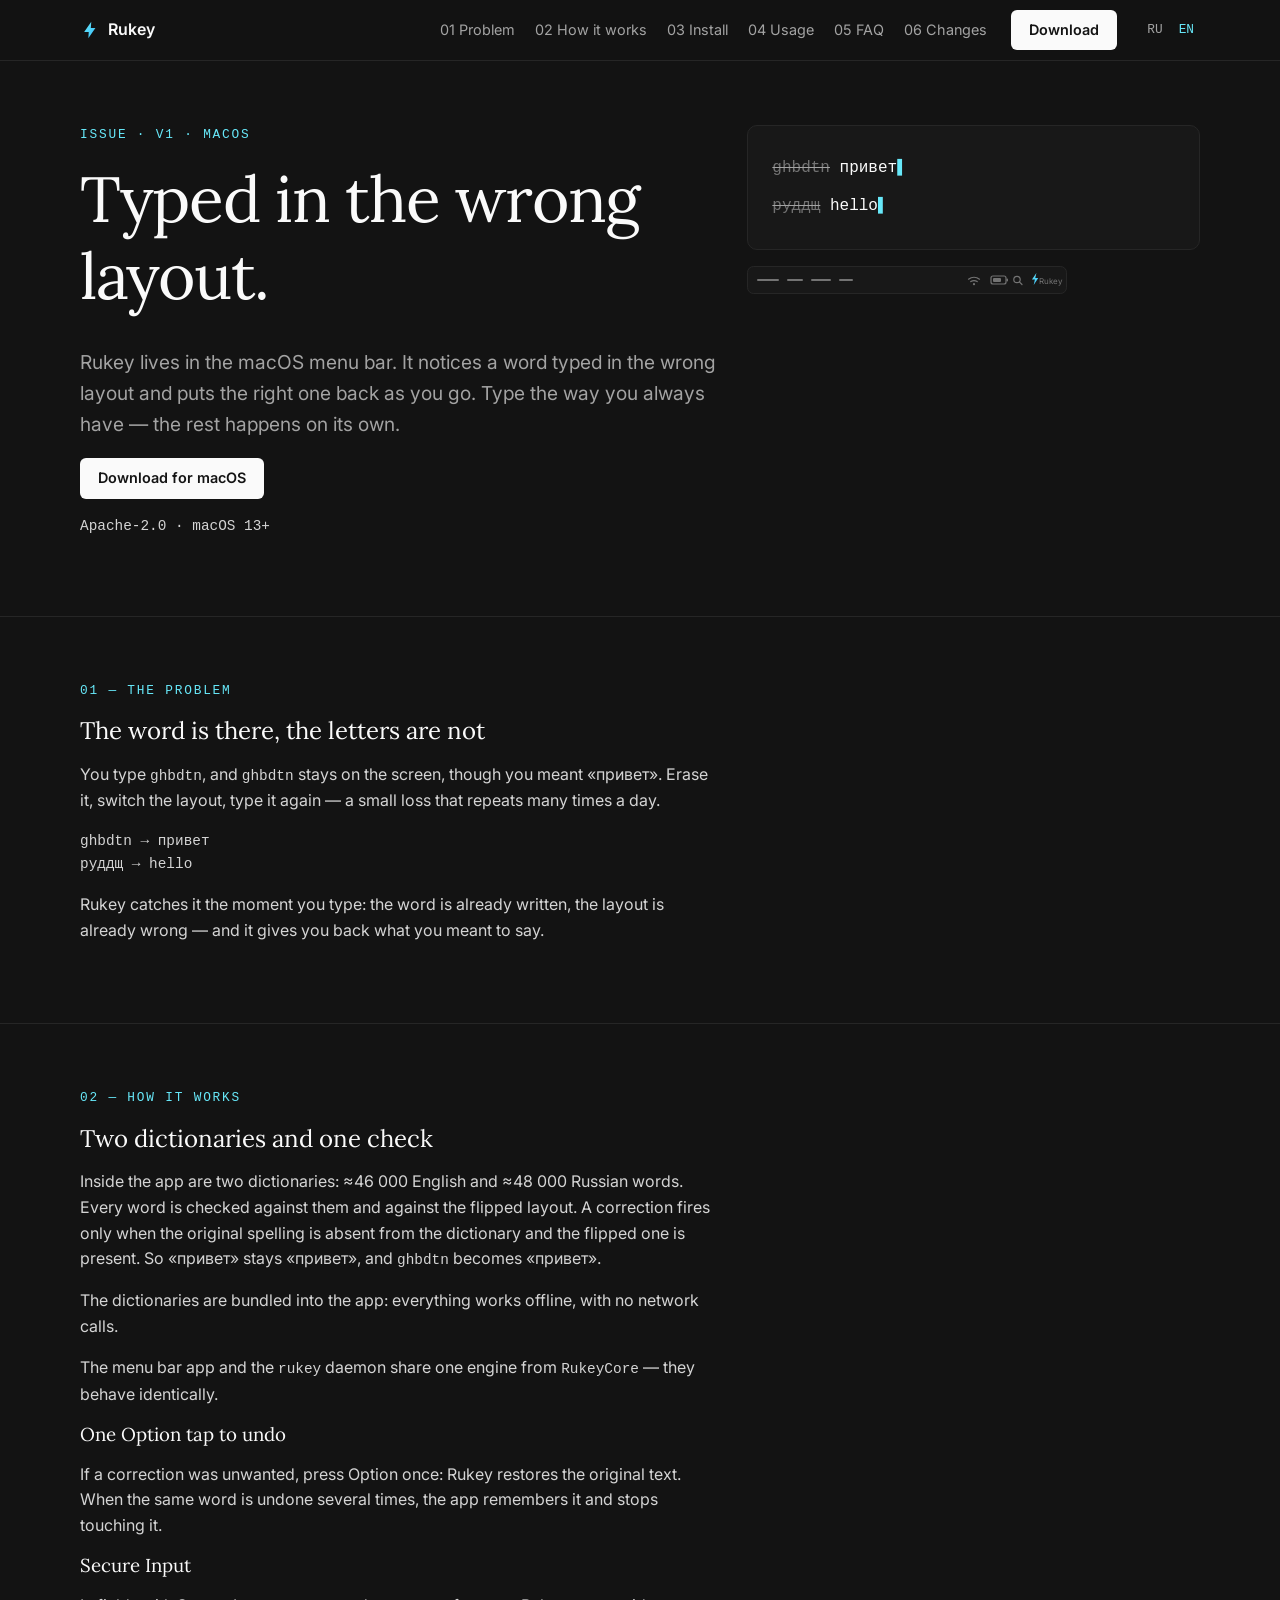
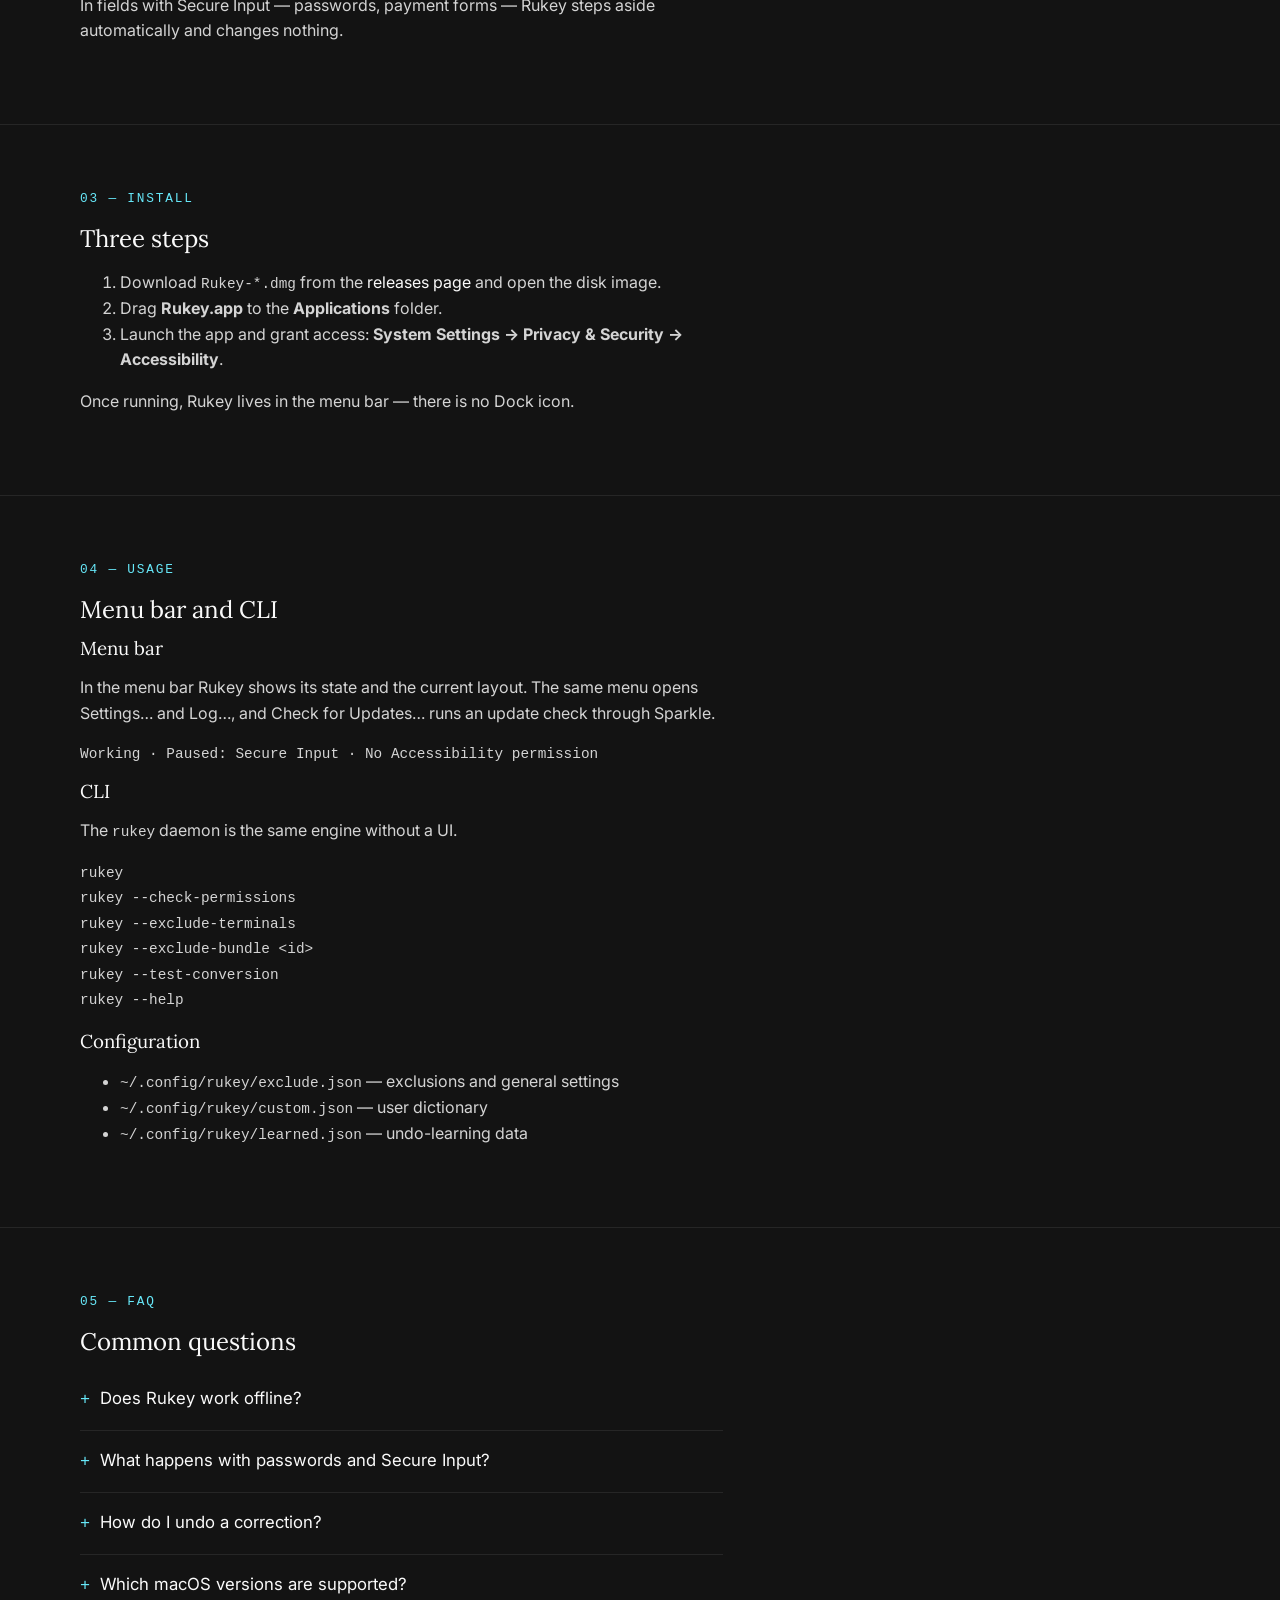
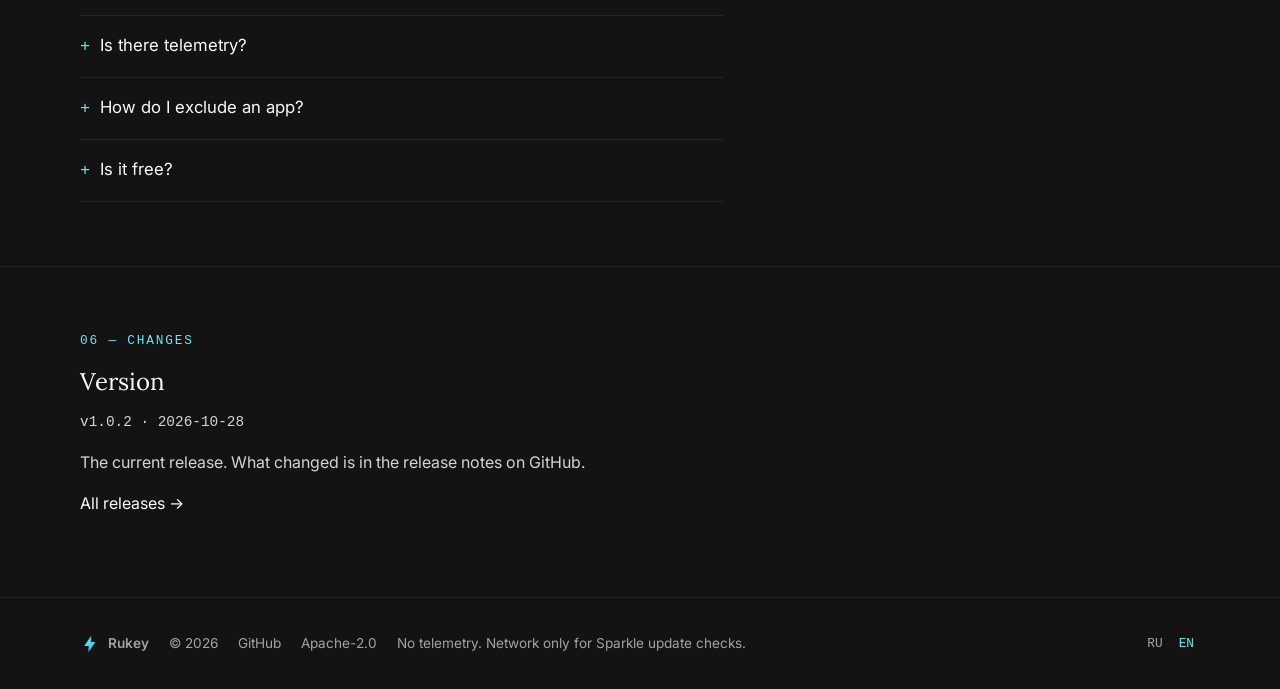
==== docs/en/index.html @ 738aa02a "site: EN page" ====
<!DOCTYPE html>
<html lang="en">
<head>
  <meta charset="utf-8">
  <meta name="viewport" content="width=device-width, initial-scale=1">
  <title>Rukey — Typed in the wrong layout?</title>
  <meta name="description" content="Rukey is a macOS app that fixes words typed in the wrong keyboard layout, EN ↔ RU, as you type. Offline dictionary, no telemetry.">
  <link rel="canonical" href="https://romafka28.github.io/rukey/en/">
  <link rel="icon" href="../favicon.svg" type="image/svg+xml">
  <link rel="alternate" hreflang="ru" href="https://romafka28.github.io/rukey/">
  <link rel="alternate" hreflang="en" href="https://romafka28.github.io/rukey/en/">

  <meta property="og:type" content="website">
  <meta property="og:site_name" content="Rukey">
  <meta property="og:locale" content="en_US">
  <meta property="og:title" content="Rukey — Typed in the wrong layout?">
  <meta property="og:description" content="Rukey is a macOS app that fixes words typed in the wrong keyboard layout, EN ↔ RU, as you type. Offline dictionary, no telemetry.">
  <meta property="og:url" content="https://romafka28.github.io/rukey/en/">
  <meta property="og:image" content="https://romafka28.github.io/rukey/og-image.png">
  <meta name="twitter:card" content="summary_large_image">
  <meta name="twitter:title" content="Rukey — Typed in the wrong layout?">
  <meta name="twitter:description" content="Rukey is a macOS app that fixes words typed in the wrong keyboard layout, EN ↔ RU, as you type. Offline dictionary, no telemetry.">
  <meta name="twitter:image" content="https://romafka28.github.io/rukey/og-image.png">

  <link rel="preconnect" href="https://fonts.googleapis.com">
  <link rel="preconnect" href="https://fonts.gstatic.com" crossorigin>
  <link rel="stylesheet" href="https://fonts.googleapis.com/css2?family=Inter:wght@400;600&amp;family=Lora:ital,wght@0,400;0,500;1,400;1,500&amp;display=swap">
  <link rel="stylesheet" href="../site.css">
</head>
<body>
  <header class="nav">
    <div class="container">
      <div class="nav-inner">
        <a class="nav-brand" href="index.html">
          <svg class="nav-mark" viewBox="0 0 24 24" aria-hidden="true">
            <defs>
              <linearGradient id="bolt-nav" x1="0" y1="0" x2="1" y2="1">
                <stop offset="0" stop-color="#67e8f9"/>
                <stop offset="1" stop-color="#38bdf8"/>
              </linearGradient>
            </defs>
            <path d="M13.5 2 5 14.5h5.5L10 22l8.5-12.5H13z" fill="url(#bolt-nav)"/>
          </svg>
          Rukey
        </a>
        <nav class="nav-links" aria-label="Sections">
          <a href="#problem">01 Problem</a>
          <a href="#how">02 How it works</a>
          <a href="#install">03 Install</a>
          <a href="#usage">04 Usage</a>
          <a href="#faq">05 FAQ</a>
          <a href="#changelog">06 Changes</a>
        </nav>
        <a class="btn" href="https://github.com/RomaFka28/rukey/releases/latest">Download</a>
        <nav class="nav-lang" aria-label="Site language">
          <a href="../index.html" lang="ru" hreflang="ru">RU</a>
          <a href="index.html" aria-current="true" lang="en" hreflang="en">EN</a>
        </nav>
      </div>
    </div>
  </header>

  <main>
    <section class="section" id="top">
      <div class="container">
        <div class="grid">
          <div class="col-7">
            <span class="kicker">Issue · V1 · macOS</span>
            <h1 class="display">Typed in the wrong layout.</h1>
            <p class="lede">Rukey lives in the macOS menu bar. It notices a word typed in the wrong layout and puts the right one back as you go. Type the way you always have — the rest happens on its own.</p>
            <p><a class="btn" href="https://github.com/RomaFka28/rukey/releases/latest">Download for macOS</a></p>
            <p class="mono">Apache-2.0 · macOS 13+</p>
          </div>
          <div class="col-5">
            <div class="demo" aria-hidden="true">
              <div class="demo-line"><span class="demo-word is-struck">ghbdtn</span> <span class="demo-result">привет</span><span class="demo-caret">▌</span></div>
              <div class="demo-line"><span class="demo-word is-struck">руддщ</span> <span class="demo-result">hello</span><span class="demo-caret">▌</span></div>
            </div>
            <p>
              <svg width="320" height="28" viewBox="0 0 320 28" aria-hidden="true">
                <defs>
                  <linearGradient id="bolt-bar" x1="0" y1="0" x2="1" y2="1">
                    <stop offset="0" stop-color="#67e8f9"/>
                    <stop offset="1" stop-color="#38bdf8"/>
                  </linearGradient>
                </defs>
                <rect x=".5" y=".5" width="319" height="27" rx="6" fill="#181818" stroke="#262626"/>
                <g fill="#737373">
                  <rect x="10" y="13" width="22" height="2" rx="1"/>
                  <rect x="40" y="13" width="16" height="2" rx="1"/>
                  <rect x="64" y="13" width="20" height="2" rx="1"/>
                  <rect x="92" y="13" width="14" height="2" rx="1"/>
                </g>
                <g fill="none" stroke="#737373" stroke-width="1.2" stroke-linecap="round">
                  <path d="M221.5 13.2a9 9 0 0 1 11 0"/>
                  <path d="M223.8 15.6a6 6 0 0 1 6.4 0"/>
                  <rect x="244" y="10" width="15" height="8" rx="2"/>
                  <circle cx="270" cy="13.5" r="3.2"/>
                  <path d="M272.4 15.9l2.6 2.6"/>
                </g>
                <rect x="259.5" y="12.5" width="1.5" height="3" rx=".75" fill="#737373"/>
                <rect x="246" y="12" width="8" height="4" rx="1" fill="#737373"/>
                <circle cx="227" cy="18.2" r="1.1" fill="#737373"/>
                <g transform="translate(280.4 5.3) scale(0.06)">
                  <path d="M150 28L76 136h49l-20 92 76-116h-50z" fill="url(#bolt-bar)"/>
                </g>
                <text x="292" y="17.5" font-family="Inter, -apple-system, sans-serif" font-size="8" fill="#737373">Rukey</text>
              </svg>
            </p>
          </div>
        </div>
      </div>
    </section>

    <section class="section" id="problem">
      <div class="container">
        <div class="grid">
          <div class="col-7">
            <span class="kicker">01 — The problem</span>
            <h2>The word is there, the letters are not</h2>
            <p>You type <code>ghbdtn</code>, and <code>ghbdtn</code> stays on the screen, though you meant «привет». Erase it, switch the layout, type it again — a small loss that repeats many times a day.</p>
            <p class="mono">ghbdtn → привет<br>руддщ → hello</p>
            <p>Rukey catches it the moment you type: the word is already written, the layout is already wrong — and it gives you back what you meant to say.</p>
          </div>
        </div>
      </div>
    </section>

    <section class="section" id="how">
      <div class="container">
        <div class="grid">
          <div class="col-7">
            <span class="kicker">02 — How it works</span>
            <h2>Two dictionaries and one check</h2>
            <p>Inside the app are two dictionaries: ≈46 000 English and ≈48 000 Russian words. Every word is checked against them and against the flipped layout. A correction fires only when the original spelling is absent from the dictionary and the flipped one is present. So «привет» stays «привет», and <code>ghbdtn</code> becomes «привет».</p>
            <p>The dictionaries are bundled into the app: everything works offline, with no network calls.</p>
            <p>The menu bar app and the <code>rukey</code> daemon share one engine from <code>RukeyCore</code> — they behave identically.</p>
            <h3>One Option tap to undo</h3>
            <p>If a correction was unwanted, press Option once: Rukey restores the original text. When the same word is undone several times, the app remembers it and stops touching it.</p>
            <h3>Secure Input</h3>
            <p>In fields with Secure Input — passwords, payment forms — Rukey steps aside automatically and changes nothing.</p>
          </div>
        </div>
      </div>
    </section>

    <section class="section" id="install">
      <div class="container">
        <div class="grid">
          <div class="col-7">
            <span class="kicker">03 — Install</span>
            <h2>Three steps</h2>
            <ol>
              <li>Download <code>Rukey-*.dmg</code> from the <a href="https://github.com/RomaFka28/rukey/releases/latest">releases page</a> and open the disk image.</li>
              <li>Drag <strong>Rukey.app</strong> to the <strong>Applications</strong> folder.</li>
              <li>Launch the app and grant access: <strong>System Settings → Privacy &amp; Security → Accessibility</strong>.</li>
            </ol>
            <p>Once running, Rukey lives in the menu bar — there is no Dock icon.</p>
          </div>
        </div>
      </div>
    </section>

    <section class="section" id="usage">
      <div class="container">
        <div class="grid">
          <div class="col-7">
            <span class="kicker">04 — Usage</span>
            <h2>Menu bar and CLI</h2>
            <h3>Menu bar</h3>
            <p>In the menu bar Rukey shows its state and the current layout. The same menu opens Settings… and Log…, and Check for Updates… runs an update check through Sparkle.</p>
            <p class="mono">Working · Paused: Secure Input · No Accessibility permission</p>
            <h3>CLI</h3>
            <p>The <code>rukey</code> daemon is the same engine without a UI.</p>
            <pre><code>rukey
rukey --check-permissions
rukey --exclude-terminals
rukey --exclude-bundle &lt;id&gt;
rukey --test-conversion
rukey --help</code></pre>
            <h3>Configuration</h3>
            <ul>
              <li><code>~/.config/rukey/exclude.json</code> — exclusions and general settings</li>
              <li><code>~/.config/rukey/custom.json</code> — user dictionary</li>
              <li><code>~/.config/rukey/learned.json</code> — undo-learning data</li>
            </ul>
          </div>
        </div>
      </div>
    </section>

    <section class="section" id="faq">
      <div class="container">
        <div class="grid">
          <div class="col-7 faq">
            <span class="kicker">05 — FAQ</span>
            <h2>Common questions</h2>
            <details>
              <summary>Does Rukey work offline?</summary>
              <p>Yes. Both dictionaries are bundled into the app, and all processing happens on your Mac. The internet is needed only for update checks.</p>
            </details>
            <details>
              <summary>What happens with passwords and Secure Input?</summary>
              <p>In fields with secure input Rukey steps aside automatically: macOS signals Secure Input, and the app does not interfere with typing.</p>
            </details>
            <details>
              <summary>How do I undo a correction?</summary>
              <p>Press Option once — Rukey restores the original text. If you undo the same word several times, the app remembers it and stops correcting it.</p>
            </details>
            <details>
              <summary>Which macOS versions are supported?</summary>
              <p>macOS 13 (Ventura) and newer.</p>
            </details>
            <details>
              <summary>Is there telemetry?</summary>
              <p>No. Rukey collects no analytics and sends no data — the network is used only to check for and download updates via Sparkle.</p>
            </details>
            <details>
              <summary>How do I exclude an app?</summary>
              <p>Add its bundle ID to <code>~/.config/rukey/exclude.json</code> — for example, <code>{"excludeBundleIDs": ["com.apple.Terminal"]}</code>. Terminals can be excluded in one go with <code>--exclude-terminals</code>, a single app with <code>--exclude-bundle &lt;id&gt;</code>. More in the <a href="https://github.com/RomaFka28/rukey#configuration">README</a>.</p>
            </details>
            <details>
              <summary>Is it free?</summary>
              <p>Yes. Rukey is distributed under Apache-2.0, with the source open <a href="https://github.com/RomaFka28/rukey">on GitHub</a>.</p>
            </details>
          </div>
        </div>
      </div>
    </section>

    <section class="section" id="changelog">
      <div class="container">
        <div class="grid">
          <div class="col-7">
            <span class="kicker">06 — Changes</span>
            <h2>Version</h2>
            <p class="mono">v1.0.2 · 2026-10-28</p>
            <p>The current release. What changed is in the release notes on GitHub.</p>
            <p><a href="https://github.com/RomaFka28/rukey/releases">All releases →</a></p>
          </div>
        </div>
      </div>
    </section>
  </main>

  <footer class="footer">
    <div class="container">
      <div class="footer-inner">
        <a class="nav-brand" href="index.html">
          <svg class="nav-mark" viewBox="0 0 24 24" aria-hidden="true">
            <defs>
              <linearGradient id="bolt-footer" x1="0" y1="0" x2="1" y2="1">
                <stop offset="0" stop-color="#67e8f9"/>
                <stop offset="1" stop-color="#38bdf8"/>
              </linearGradient>
            </defs>
            <path d="M13.5 2 5 14.5h5.5L10 22l8.5-12.5H13z" fill="url(#bolt-footer)"/>
          </svg>
          Rukey
        </a>
        <span>© 2026</span>
        <a href="https://github.com/RomaFka28/rukey">GitHub</a>
        <a href="https://github.com/RomaFka28/rukey/blob/main/LICENSE">Apache-2.0</a>
        <span>No telemetry. Network only for Sparkle update checks.</span>
        <div class="nav-lang">
          <a href="../index.html" lang="ru" hreflang="ru">RU</a>
          <a href="index.html" aria-current="true" lang="en" hreflang="en">EN</a>
        </div>
      </div>
    </div>
  </footer>
</body>
</html>
---- docs/site.css ----
/* Rukey site — design system + component hooks.
   Palette, type and grid pinned by docs/superpowers/specs/2026-11-04-rukey-site-design.md.
   Layout and components only; task 2–4 pages add no page-specific CSS. */

:root {
  --bg: #131313;
  --panel: #181818;
  --border: #262626;
  --text: #fafafa;
  --body: #d4d4d4;
  --muted: #a3a3a3;
  --faint: #737373;
  --accent: #67e8f9;
  --gradient: linear-gradient(135deg, #67e8f9, #38bdf8); /* only inside the logo bolt — never for text or backgrounds */
  --font-serif: "Lora", Georgia, serif;
  --font-sans: "Inter", -apple-system, "Segoe UI", sans-serif;
  --font-mono: ui-monospace, Menlo, monospace;
}

html {
  scroll-behavior: smooth;
  -webkit-text-size-adjust: 100%;
}

body {
  margin: 0;
  background: var(--bg);
  color: var(--body);
  font-family: var(--font-sans);
  font-size: 16px;
  line-height: 1.6;
  -webkit-font-smoothing: antialiased;
}

h1, h2, h3 {
  color: var(--text);
  font-family: var(--font-serif);
  font-weight: 400;
  line-height: 1.2;
  margin: 0 0 .5em;
}

.display {
  font-family: var(--font-serif);
  font-weight: 400;
  font-size: clamp(2.4rem, 6vw, 4rem);
  letter-spacing: -0.02em;
}

a {
  color: var(--text);
  text-decoration: none;
}

a:hover {
  text-decoration: underline;
  text-underline-offset: 3px;
}

code, .mono {
  font-family: var(--font-mono);
  font-size: .9em;
}

:focus-visible {
  outline: 2px solid var(--accent);
  outline-offset: 2px;
}

/* Layout ----------------------------------------------------------------- */

.container {
  max-width: 1120px;
  margin: 0 auto;
  padding: 0 24px;
}

.grid {
  display: grid;
  grid-template-columns: repeat(12, 1fr);
  gap: 24px;
}

.col-7 { grid-column: span 7; }
.col-5 { grid-column: span 5; }

.section {
  padding: 64px 0;
  border-bottom: 1px solid var(--border);
}

.section:last-of-type,
.section.no-border {
  border-bottom: 0;
}

.kicker {
  display: block;
  color: var(--accent);
  font-family: var(--font-mono);
  font-size: .8rem;
  text-transform: uppercase;
  letter-spacing: .14em;
  margin-bottom: 16px;
}

.lede {
  font-size: 1.2rem;
  color: var(--muted);
  max-width: 44rem;
}

/* Nav -------------------------------------------------------------------- */

.nav {
  position: sticky;
  top: 0;
  z-index: 10;
  background: rgba(19, 19, 19, .92);
  border-bottom: 1px solid var(--border);
  backdrop-filter: blur(8px);
}

.nav-inner {
  display: flex;
  align-items: center;
  gap: 24px;
  min-height: 60px;
}

.nav-brand {
  display: flex;
  align-items: center;
  gap: 8px;
  color: var(--text);
  font-weight: 600;
}

.nav-mark {
  width: 20px;
  height: 20px;
  flex: none;
}

.nav-links {
  display: flex;
  gap: 20px;
  margin-left: auto;
  color: var(--muted);
  font-size: .9rem;
}

.nav-links a {
  color: var(--muted);
}

.nav-links a:hover {
  color: var(--text);
  text-decoration: none;
}

.nav-lang {
  display: flex;
  gap: 4px;
  font-family: var(--font-mono);
  font-size: .8rem;
}

.nav-lang a {
  color: var(--muted);
  padding: 4px 6px;
}

.nav-lang a:hover {
  color: var(--text);
  text-decoration: none;
}

.nav-lang a[aria-current="true"],
.nav-lang .is-active {
  color: var(--accent);
}

/* Buttons ---------------------------------------------------------------- */

.btn {
  display: inline-block;
  padding: 10px 18px;
  border-radius: 6px;
  background: var(--text);
  color: var(--bg);
  font-family: var(--font-sans);
  font-size: .9rem;
  font-weight: 600;
  line-height: 1.4;
  transition: opacity 150ms ease;
}

.btn:hover {
  opacity: .85;
  text-decoration: none;
}

.btn-ghost {
  display: inline-block;
  padding: 9px 17px;
  border: 1px solid var(--border);
  border-radius: 6px;
  color: var(--text);
  font-family: var(--font-sans);
  font-size: .9rem;
  font-weight: 600;
  line-height: 1.4;
  transition: border-color 150ms ease;
}

.btn-ghost:hover {
  border-color: var(--muted);
  text-decoration: none;
}

/* Demo block (task 4) ---------------------------------------------------- */

.demo {
  background: var(--panel);
  border: 1px solid var(--border);
  border-radius: 10px;
  padding: 24px;
  font-family: var(--font-mono);
  font-size: 1rem;
}

.demo-line {
  display: block;
  padding: 6px 0;
  white-space: pre;
  overflow: hidden;
}

.demo-word {
  color: var(--muted);
}

.demo-word.is-struck {
  color: var(--faint);
  text-decoration: line-through;
  text-decoration-color: var(--muted);
}

.demo-word.is-fixed,
.demo-result {
  color: var(--text);
}

.demo-caret {
  display: inline-block;
  width: 1ch;
  color: var(--accent);
  animation: caret 1s steps(1) infinite;
}

@keyframes caret {
  50% { opacity: 0; }
}

/* FAQ -------------------------------------------------------------------- */

.faq details {
  border-bottom: 1px solid var(--border);
}

.faq summary {
  cursor: pointer;
  list-style: none;
  padding: 16px 0;
  color: var(--text);
  font-size: 1.05rem;
}

.faq summary::-webkit-details-marker {
  display: none;
}

.faq summary::before {
  content: "+";
  display: inline-block;
  width: 1.2em;
  color: var(--accent);
  font-family: var(--font-mono);
}

.faq details[open] summary::before {
  content: "–";
}

.faq details p {
  margin: 0 0 16px;
  padding-left: 1.2em;
  color: var(--muted);
}

/* Footer ----------------------------------------------------------------- */

.footer {
  border-top: 1px solid var(--border);
  padding: 32px 0 48px;
  color: var(--muted);
  font-size: .85rem;
}

.footer-inner {
  display: flex;
  flex-wrap: wrap;
  align-items: center;
  gap: 20px;
}

.footer a {
  color: var(--muted);
}

.footer a:hover {
  color: var(--text);
}

.footer .nav-lang {
  margin-left: auto;
}

/* Reduced motion --------------------------------------------------------- */

@media (prefers-reduced-motion: reduce) {
  html {
    scroll-behavior: auto;
  }

  .demo-caret,
  .btn,
  .btn-ghost,
  .btn-ghost:hover {
    animation: none;
    transition: none;
  }

  /* Task 4 demo: with reduced motion, show the final state statically —
     no typing loop. site.js must also check this media query. */
  .demo-word.is-struck {
    display: none;
  }

  .demo-word {
    animation: none !important;
  }
}

/* Breakpoints ------------------------------------------------------------ */

@media (max-width: 860px) {
  .col-7,
  .col-5 {
    grid-column: 1 / -1;
  }

  .grid {
    grid-template-columns: 1fr;
    gap: 32px;
  }

  .section {
    padding: 48px 0;
  }

  /* Keep primary nav reachable on phones: scrollable one-liner, no scrollbar. */
  .nav-links {
    display: flex;
    overflow-x: auto;
    gap: 14px;
    scrollbar-width: none;
    max-width: 100%;
  }

  .nav-links::-webkit-scrollbar {
    display: none;
  }
}

@media (max-width: 560px) {
  .section {
    padding: 40px 0;
  }

  .footer-inner {
    flex-direction: column;
    align-items: flex-start;
  }

  .footer .nav-lang {
    margin-left: 0;
  }
}
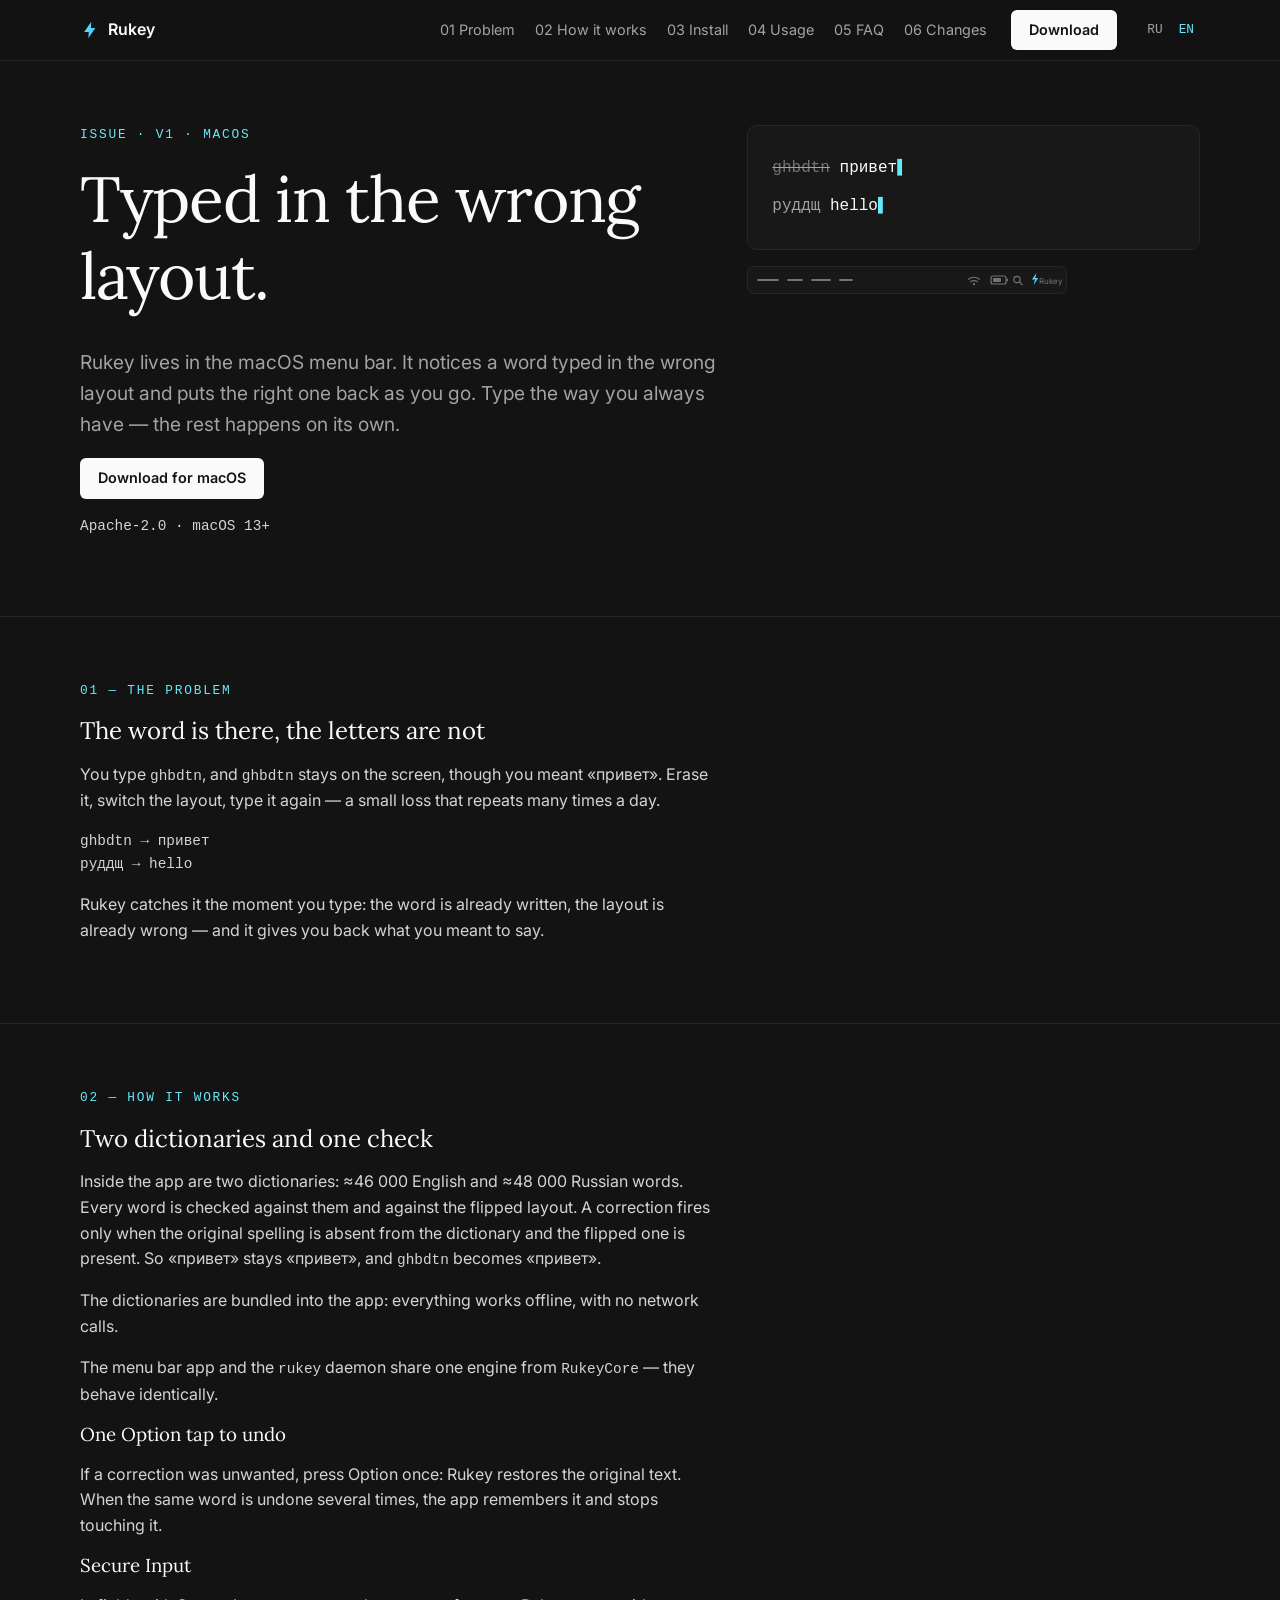
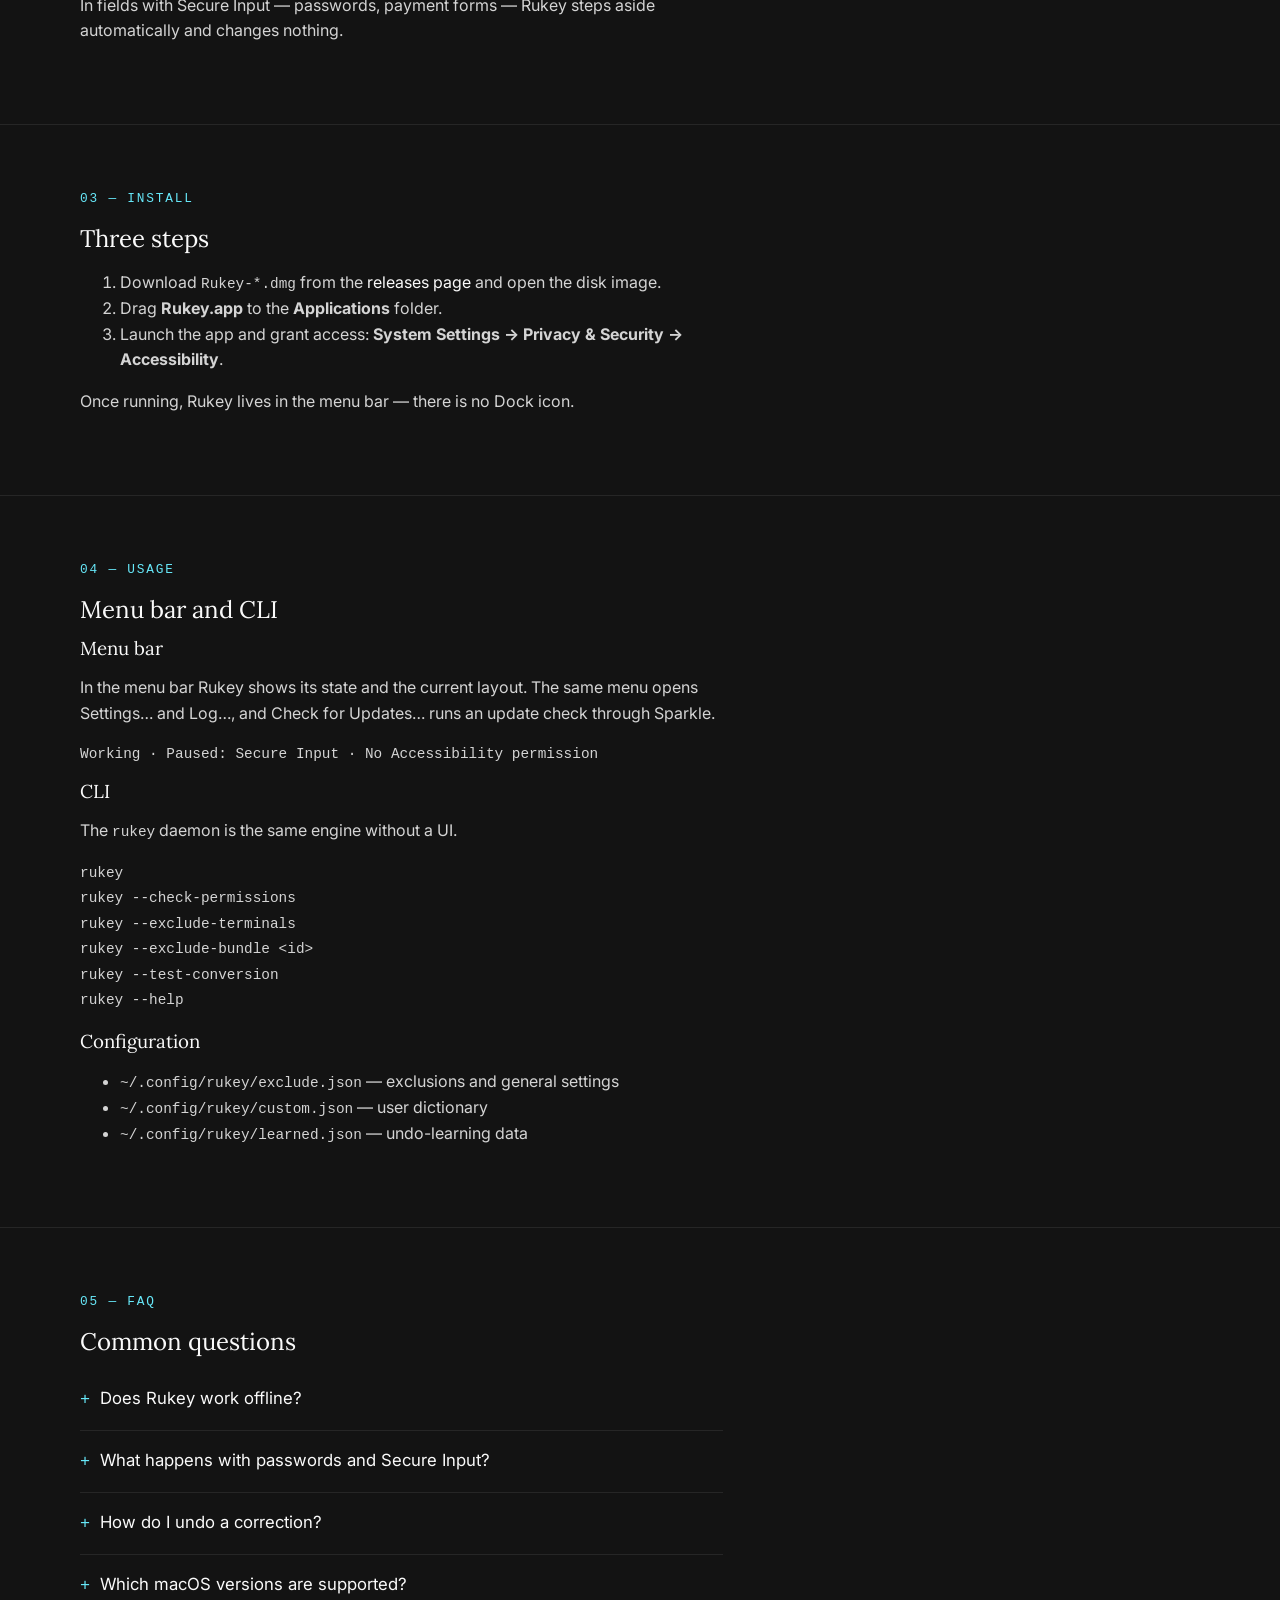
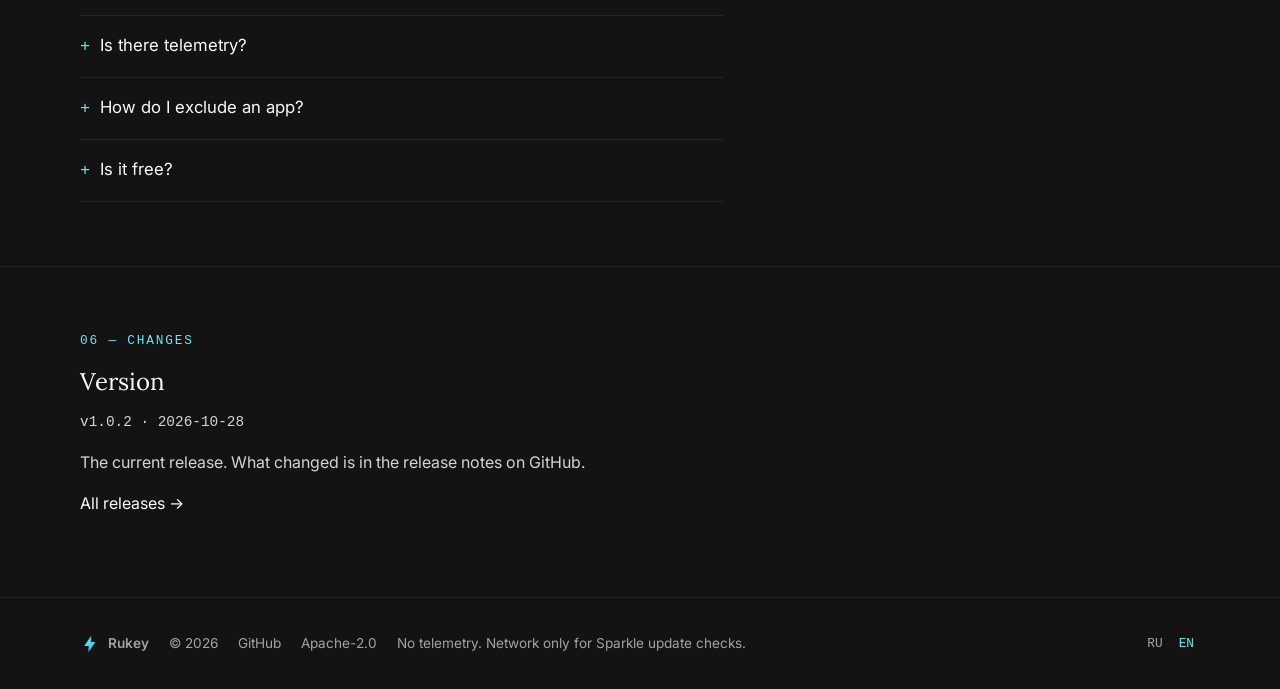
==== commit 6847bb1a: "site: hero demo — progressive enhancement, reduced-motion safe" ====
--- a/docs/en/index.html
+++ b/docs/en/index.html
@@ -269,5 +269,6 @@
       </div>
     </div>
   </footer>
+<script src="../site.js" defer></script>
 </body>
 </html>
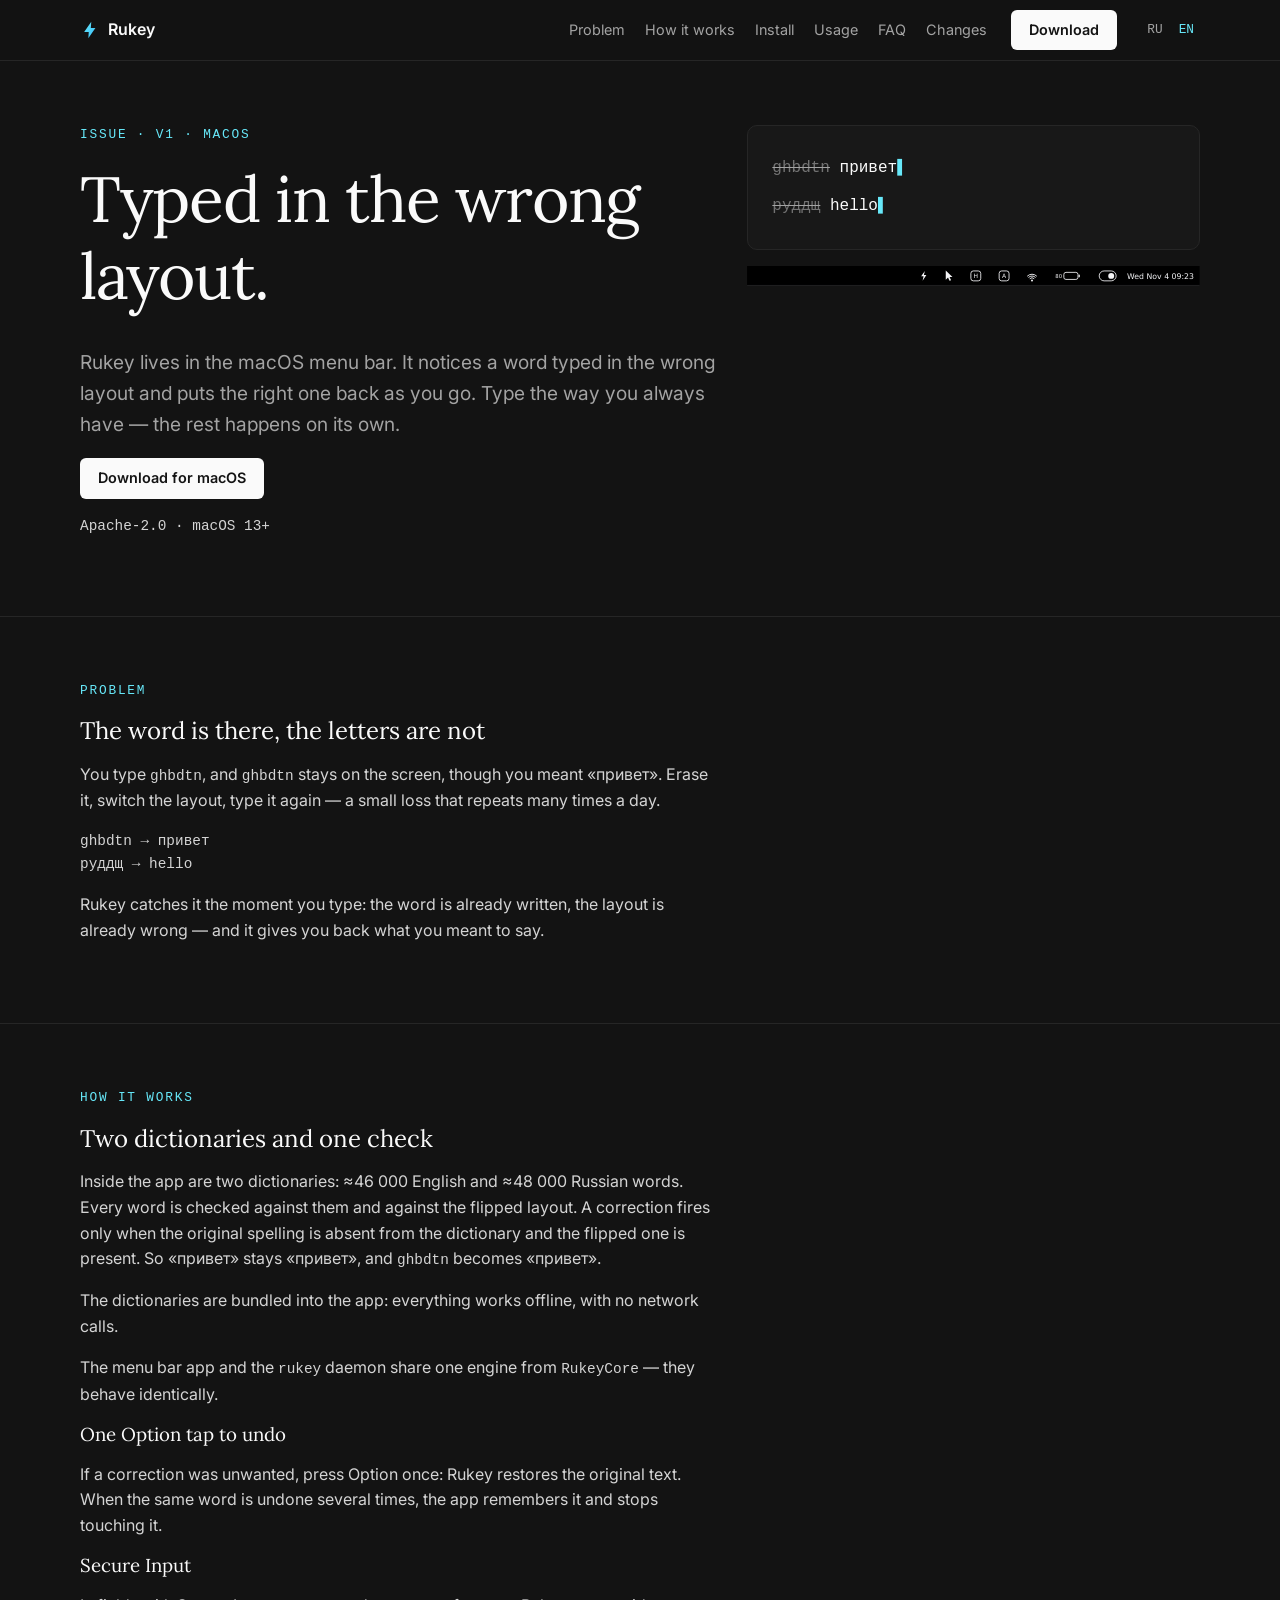
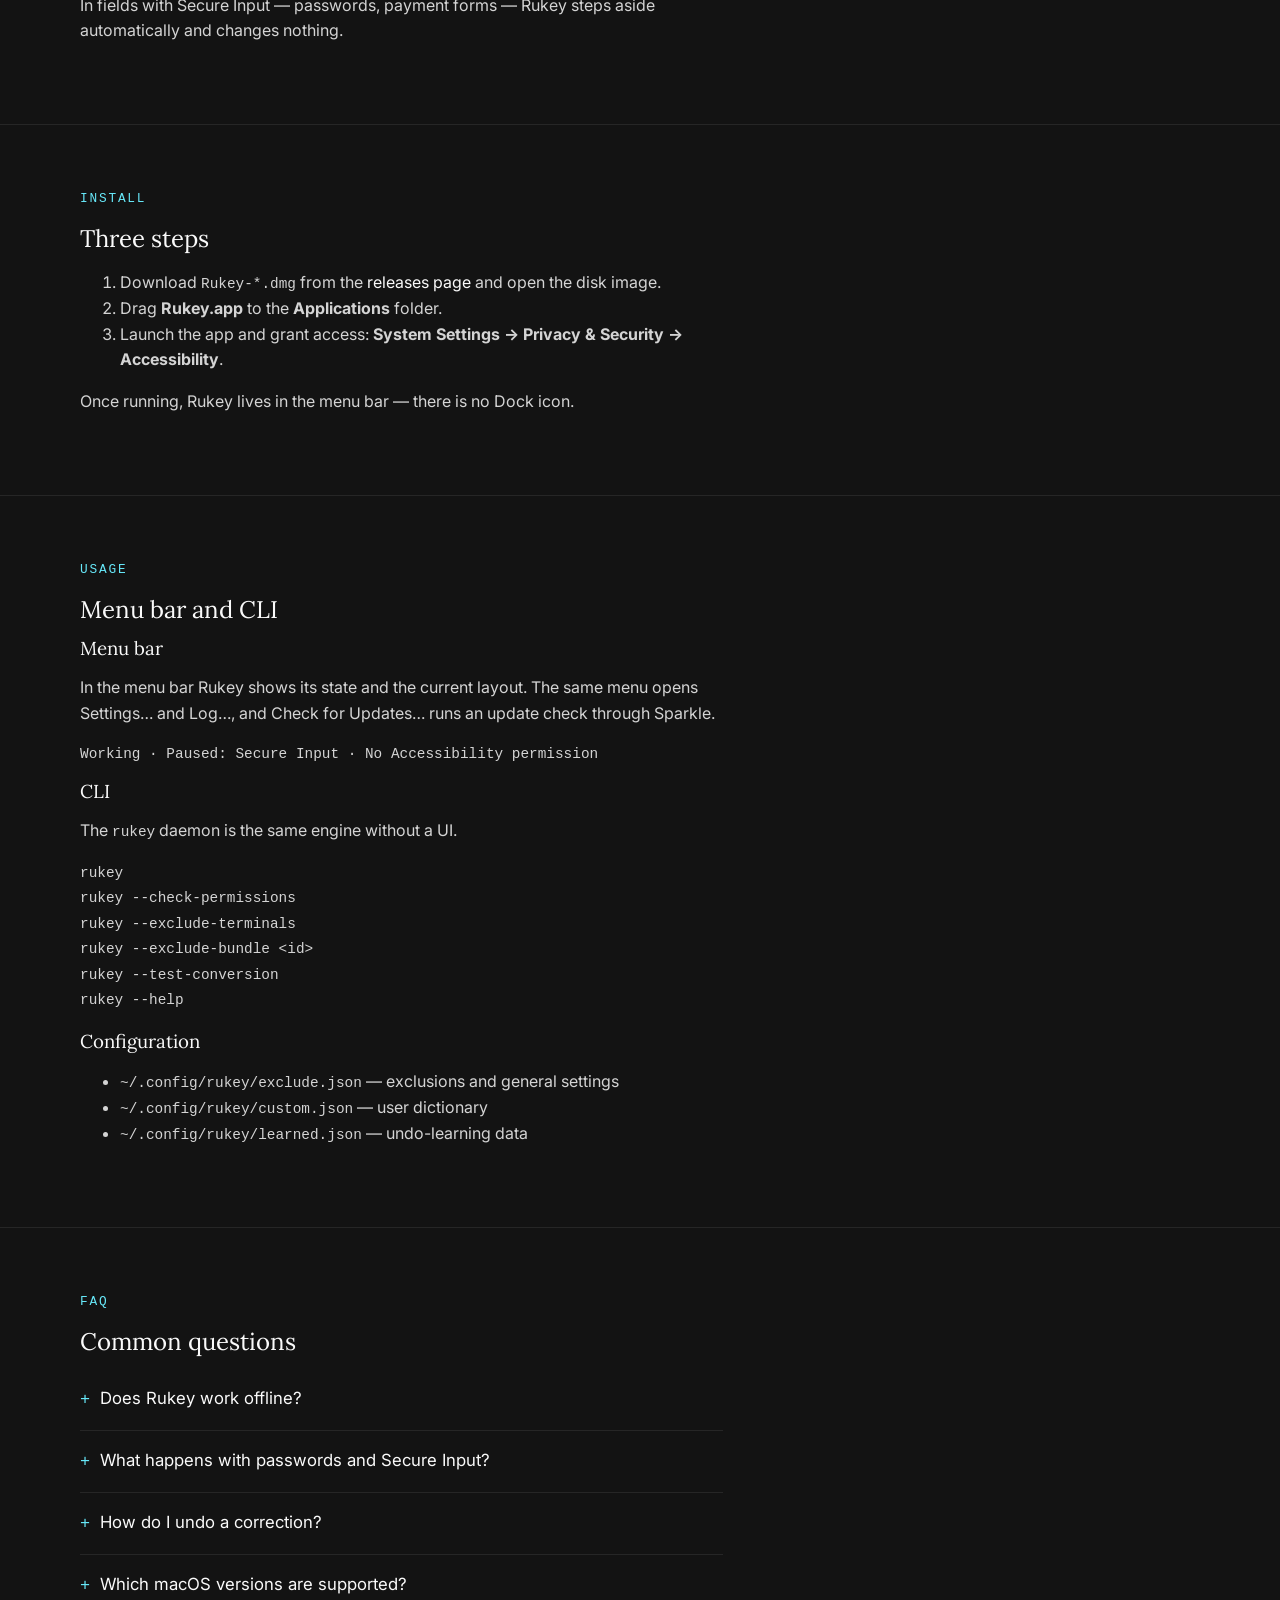
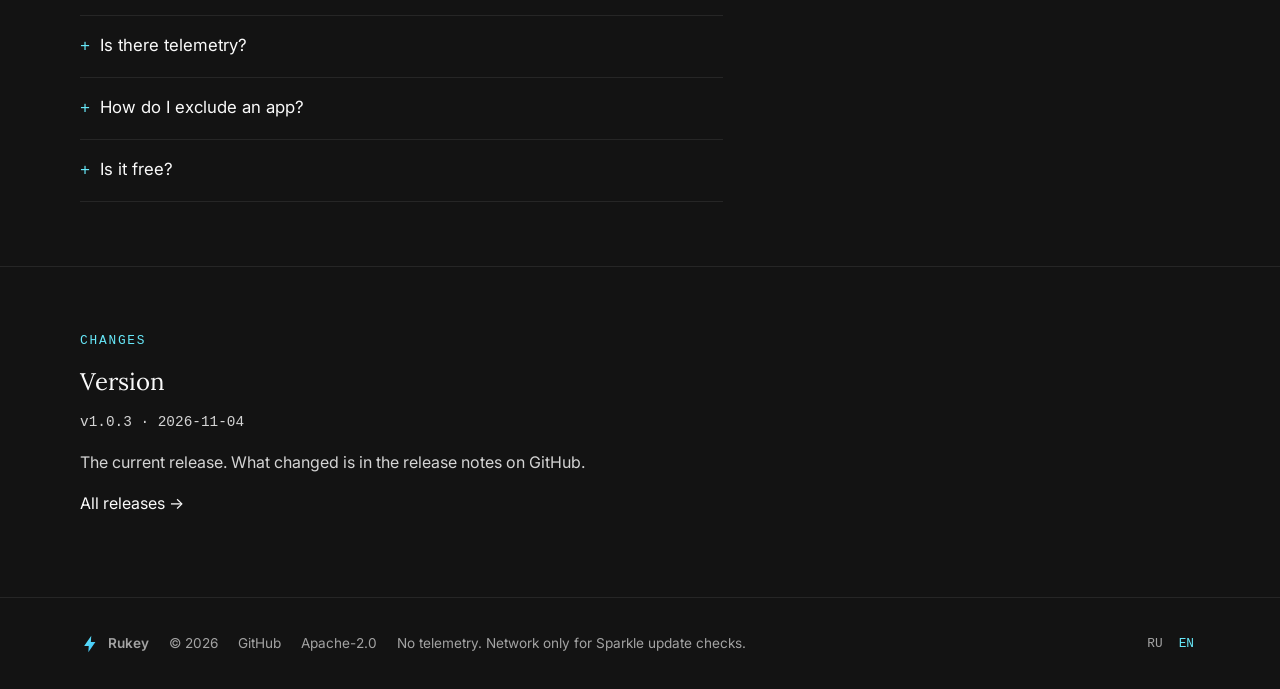
==== commit fee85a06: "site: changelog version from GitHub Releases API (static fallback); menu-bar artwork, v1.0.3; gitign" ====
--- a/docs/en/index.html
+++ b/docs/en/index.html
@@ -44,12 +44,12 @@
           Rukey
         </a>
         <nav class="nav-links" aria-label="Sections">
-          <a href="#problem">01 Problem</a>
-          <a href="#how">02 How it works</a>
-          <a href="#install">03 Install</a>
-          <a href="#usage">04 Usage</a>
-          <a href="#faq">05 FAQ</a>
-          <a href="#changelog">06 Changes</a>
+          <a href="#problem">Problem</a>
+          <a href="#how">How it works</a>
+          <a href="#install">Install</a>
+          <a href="#usage">Usage</a>
+          <a href="#faq">FAQ</a>
+          <a href="#changelog">Changes</a>
         </nav>
         <a class="btn" href="https://github.com/RomaFka28/rukey/releases/latest">Download</a>
         <nav class="nav-lang" aria-label="Site language">
@@ -77,34 +77,27 @@
               <div class="demo-line"><span class="demo-word is-struck">руддщ</span> <span class="demo-result">hello</span><span class="demo-caret">▌</span></div>
             </div>
             <p>
-              <svg width="320" height="28" viewBox="0 0 320 28" aria-hidden="true">
-                <defs>
-                  <linearGradient id="bolt-bar" x1="0" y1="0" x2="1" y2="1">
-                    <stop offset="0" stop-color="#67e8f9"/>
-                    <stop offset="1" stop-color="#38bdf8"/>
-                  </linearGradient>
-                </defs>
-                <rect x=".5" y=".5" width="319" height="27" rx="6" fill="#181818" stroke="#262626"/>
-                <g fill="#737373">
-                  <rect x="10" y="13" width="22" height="2" rx="1"/>
-                  <rect x="40" y="13" width="16" height="2" rx="1"/>
-                  <rect x="64" y="13" width="20" height="2" rx="1"/>
-                  <rect x="92" y="13" width="14" height="2" rx="1"/>
+              <svg viewBox="0 0 640 28" width="100%" display="block" aria-hidden="true">
+                <rect width="640" height="28" fill="#000"/>
+                <path transform="translate(240.88 5.04) scale(.07)" d="M150 28L76 136h49l-20 92 76-116h-50z" fill="#f5f5f7"/>
+                <path transform="translate(281 6.5)" d="M0 0v13l3.2-3.1 2.1 4.6 2.2-1-2.1-4.4h4.1z" fill="#f5f5f7"/>
+                <rect x="316.5" y="7" width="14" height="14" rx="3.5" fill="none" stroke="#f5f5f7" stroke-width="1.2"/>
+                <text x="323.5" y="17.2" text-anchor="middle" font-family="-apple-system, system-ui, sans-serif" font-size="8.5" fill="#f5f5f7">H</text>
+                <rect x="356.5" y="7" width="14" height="14" rx="3.5" fill="none" stroke="#f5f5f7" stroke-width="1.2"/>
+                <text x="363.5" y="17.2" text-anchor="middle" font-family="-apple-system, system-ui, sans-serif" font-size="8.5" fill="#f5f5f7">A</text>
+                <g fill="none" stroke="#f5f5f7" stroke-width="1.3" stroke-linecap="round">
+                  <path d="M400.2 17.7a4 4 0 0 1 5.6 0"/>
+                  <path d="M398.4 15.9a6.5 6.5 0 0 1 9.2 0"/>
+                  <path d="M396.6 14.1a9 9 0 0 1 12.8 0"/>
                 </g>
-                <g fill="none" stroke="#737373" stroke-width="1.2" stroke-linecap="round">
-                  <path d="M221.5 13.2a9 9 0 0 1 11 0"/>
-                  <path d="M223.8 15.6a6 6 0 0 1 6.4 0"/>
-                  <rect x="244" y="10" width="15" height="8" rx="2"/>
-                  <circle cx="270" cy="13.5" r="3.2"/>
-                  <path d="M272.4 15.9l2.6 2.6"/>
-                </g>
-                <rect x="259.5" y="12.5" width="1.5" height="3" rx=".75" fill="#737373"/>
-                <rect x="246" y="12" width="8" height="4" rx="1" fill="#737373"/>
-                <circle cx="227" cy="18.2" r="1.1" fill="#737373"/>
-                <g transform="translate(280.4 5.3) scale(0.06)">
-                  <path d="M150 28L76 136h49l-20 92 76-116h-50z" fill="url(#bolt-bar)"/>
-                </g>
-                <text x="292" y="17.5" font-family="Inter, -apple-system, sans-serif" font-size="8" fill="#737373">Rukey</text>
+                <circle cx="403" cy="20.5" r="1.4" fill="#f5f5f7"/>
+                <text x="436" y="17.4" font-family="-apple-system, system-ui, sans-serif" font-size="7.5" fill="#f5f5f7">80</text>
+                <rect x="448" y="9" width="20" height="10" rx="3" fill="none" stroke="#f5f5f7" stroke-width="1.2"/>
+                <rect x="468.8" y="12" width="1.8" height="4" rx=".9" fill="#f5f5f7"/>
+                <rect x="498" y="7" width="24" height="14" rx="7" fill="none" stroke="#f5f5f7" stroke-width="1.2"/>
+                <circle cx="515" cy="14" r="4.2" fill="#f5f5f7"/>
+                <text x="632" y="18" text-anchor="end" font-family="-apple-system, system-ui, sans-serif" font-size="11" fill="#f5f5f7">Wed Nov 4 09:23</text>
+                <line x1="0" y1="27.5" x2="640" y2="27.5" stroke="#2c2c2e"/>
               </svg>
             </p>
           </div>
@@ -116,7 +109,7 @@
       <div class="container">
         <div class="grid">
           <div class="col-7">
-            <span class="kicker">01 — The problem</span>
+            <span class="kicker">PROBLEM</span>
             <h2>The word is there, the letters are not</h2>
             <p>You type <code>ghbdtn</code>, and <code>ghbdtn</code> stays on the screen, though you meant «привет». Erase it, switch the layout, type it again — a small loss that repeats many times a day.</p>
             <p class="mono">ghbdtn → привет<br>руддщ → hello</p>
@@ -130,7 +123,7 @@
       <div class="container">
         <div class="grid">
           <div class="col-7">
-            <span class="kicker">02 — How it works</span>
+            <span class="kicker">HOW IT WORKS</span>
             <h2>Two dictionaries and one check</h2>
             <p>Inside the app are two dictionaries: ≈46 000 English and ≈48 000 Russian words. Every word is checked against them and against the flipped layout. A correction fires only when the original spelling is absent from the dictionary and the flipped one is present. So «привет» stays «привет», and <code>ghbdtn</code> becomes «привет».</p>
             <p>The dictionaries are bundled into the app: everything works offline, with no network calls.</p>
@@ -148,7 +141,7 @@
       <div class="container">
         <div class="grid">
           <div class="col-7">
-            <span class="kicker">03 — Install</span>
+            <span class="kicker">INSTALL</span>
             <h2>Three steps</h2>
             <ol>
               <li>Download <code>Rukey-*.dmg</code> from the <a href="https://github.com/RomaFka28/rukey/releases/latest">releases page</a> and open the disk image.</li>
@@ -165,7 +158,7 @@
       <div class="container">
         <div class="grid">
           <div class="col-7">
-            <span class="kicker">04 — Usage</span>
+            <span class="kicker">USAGE</span>
             <h2>Menu bar and CLI</h2>
             <h3>Menu bar</h3>
             <p>In the menu bar Rukey shows its state and the current layout. The same menu opens Settings… and Log…, and Check for Updates… runs an update check through Sparkle.</p>
@@ -193,7 +186,7 @@
       <div class="container">
         <div class="grid">
           <div class="col-7 faq">
-            <span class="kicker">05 — FAQ</span>
+            <span class="kicker">FAQ</span>
             <h2>Common questions</h2>
             <details>
               <summary>Does Rukey work offline?</summary>
@@ -232,9 +225,9 @@
       <div class="container">
         <div class="grid">
           <div class="col-7">
-            <span class="kicker">06 — Changes</span>
+            <span class="kicker">CHANGES</span>
             <h2>Version</h2>
-            <p class="mono">v1.0.2 · 2026-10-28</p>
+            <p class="mono" id="release">v1.0.3 · 2026-11-04</p>
             <p>The current release. What changed is in the release notes on GitHub.</p>
             <p><a href="https://github.com/RomaFka28/rukey/releases">All releases →</a></p>
           </div>
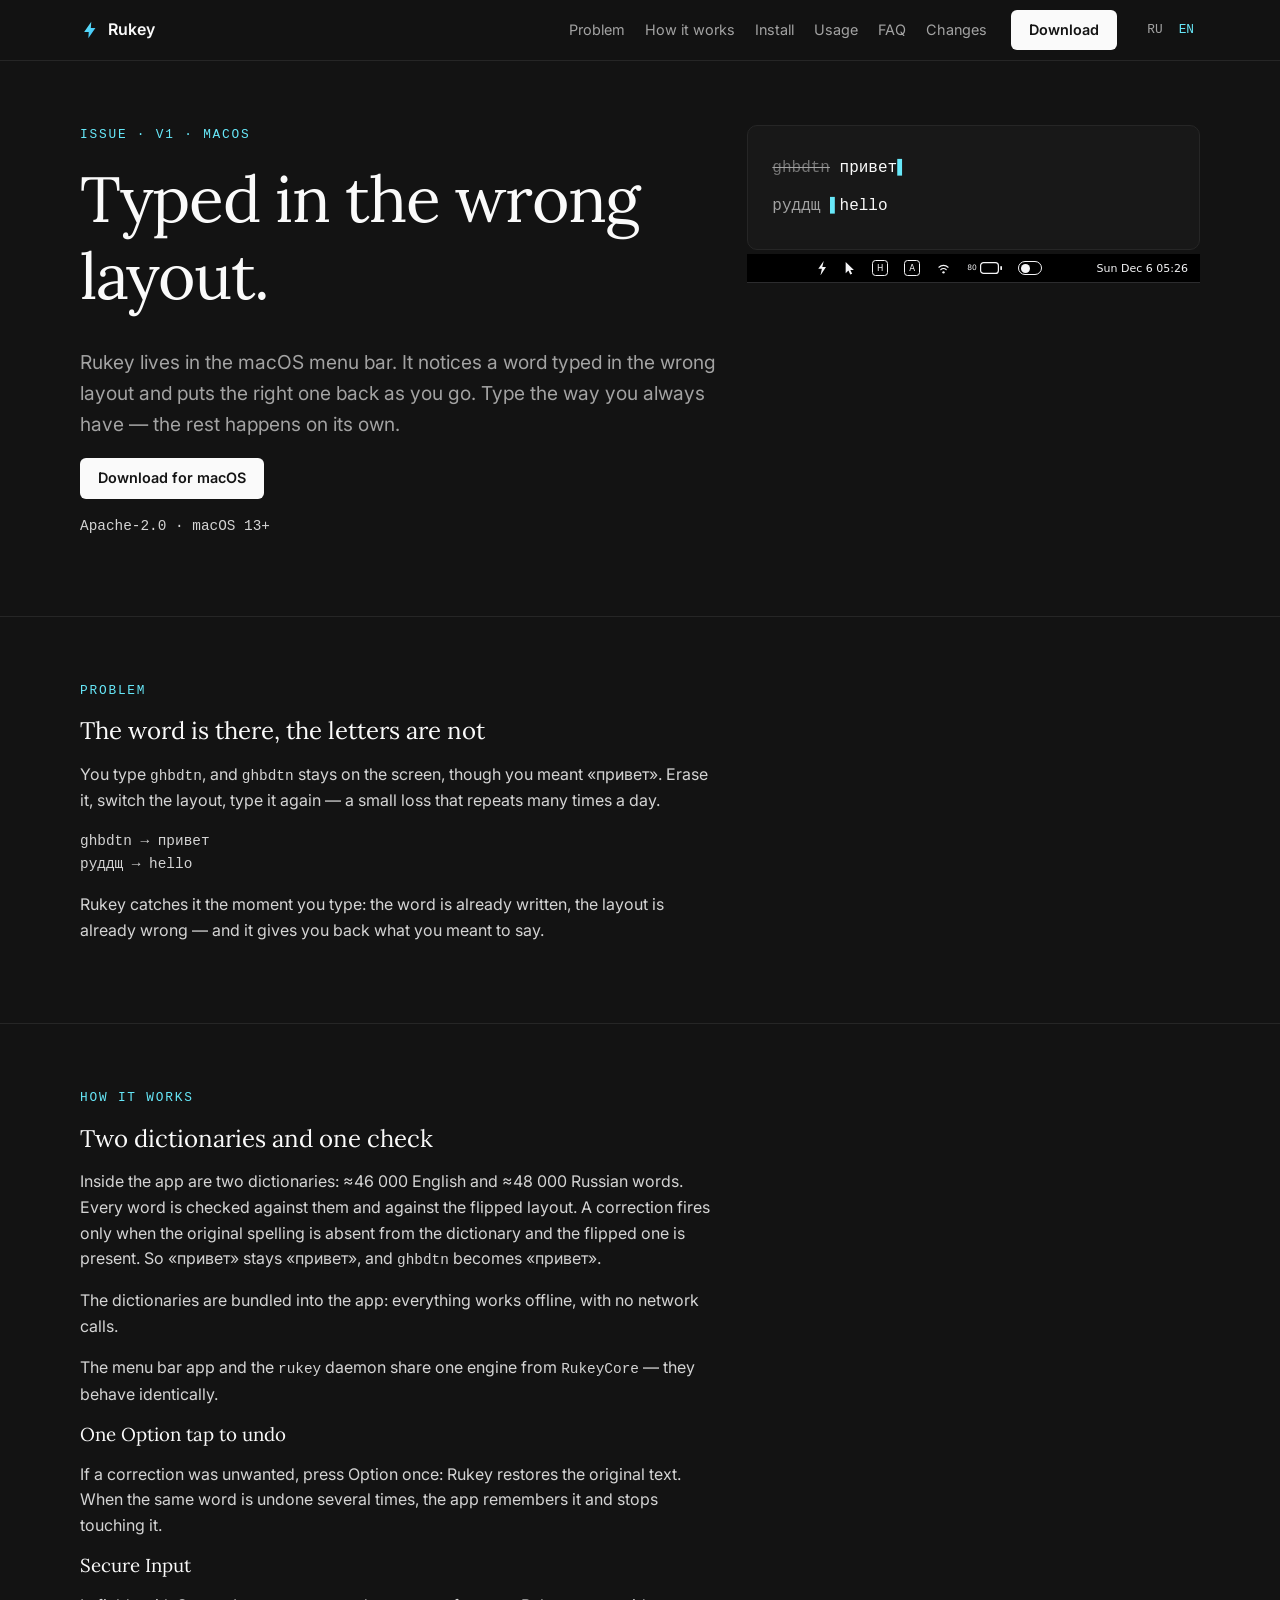
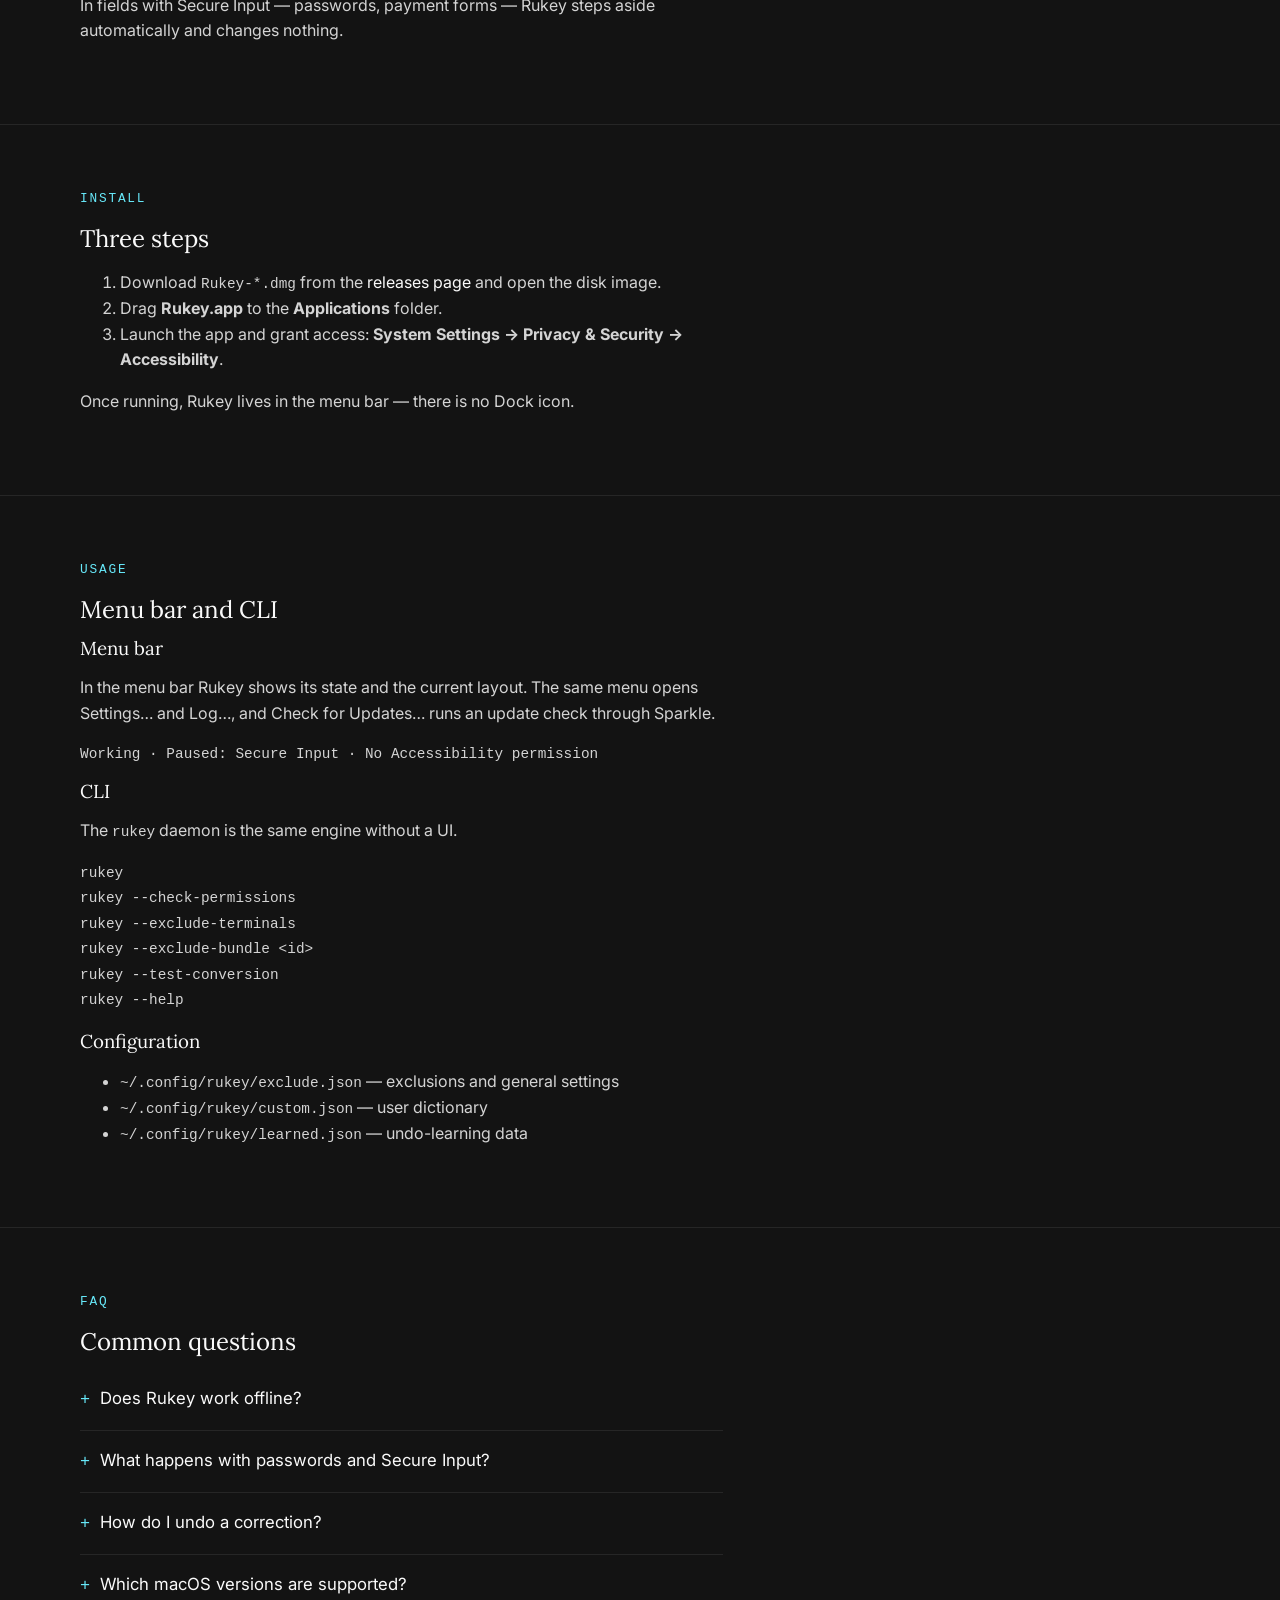
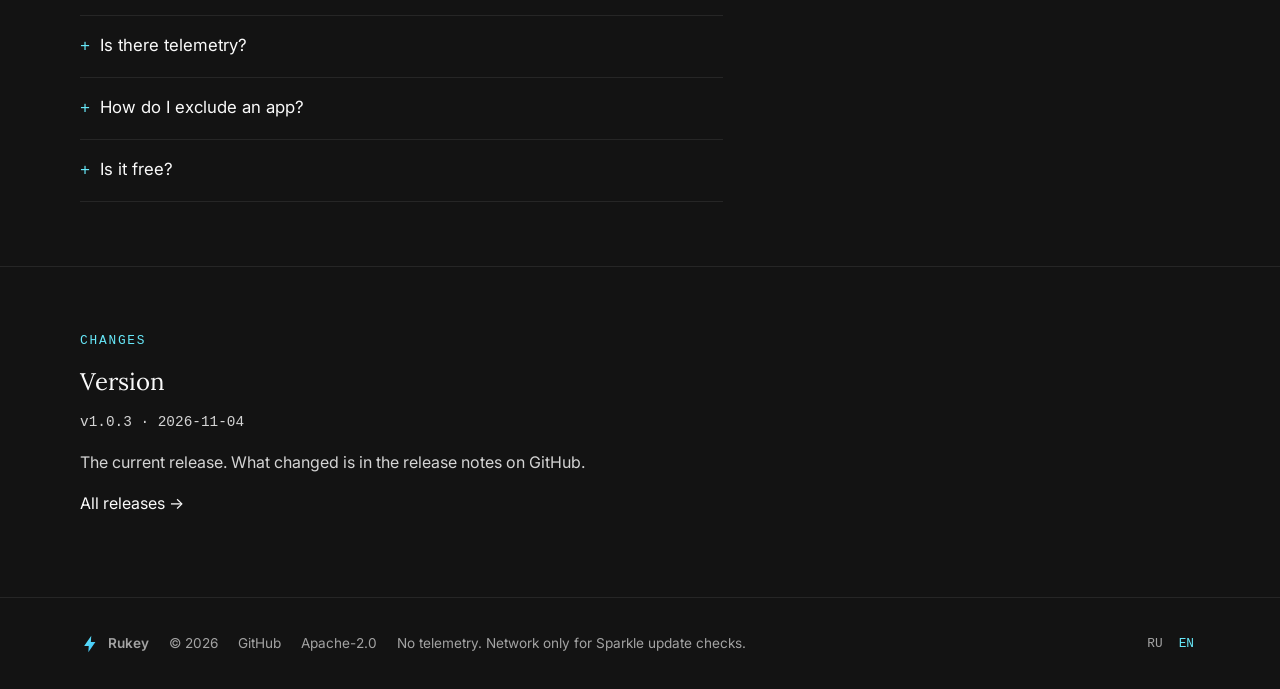
==== commit d56051fc: "site: live local clock in hero menu bar; caret tracks the typed word" ====
--- a/docs/en/index.html
+++ b/docs/en/index.html
@@ -76,30 +76,18 @@
               <div class="demo-line"><span class="demo-word is-struck">ghbdtn</span> <span class="demo-result">привет</span><span class="demo-caret">▌</span></div>
               <div class="demo-line"><span class="demo-word is-struck">руддщ</span> <span class="demo-result">hello</span><span class="demo-caret">▌</span></div>
             </div>
-            <p>
-              <svg viewBox="0 0 640 28" width="100%" display="block" aria-hidden="true">
-                <rect width="640" height="28" fill="#000"/>
-                <path transform="translate(240.88 5.04) scale(.07)" d="M150 28L76 136h49l-20 92 76-116h-50z" fill="#f5f5f7"/>
-                <path transform="translate(281 6.5)" d="M0 0v13l3.2-3.1 2.1 4.6 2.2-1-2.1-4.4h4.1z" fill="#f5f5f7"/>
-                <rect x="316.5" y="7" width="14" height="14" rx="3.5" fill="none" stroke="#f5f5f7" stroke-width="1.2"/>
-                <text x="323.5" y="17.2" text-anchor="middle" font-family="-apple-system, system-ui, sans-serif" font-size="8.5" fill="#f5f5f7">H</text>
-                <rect x="356.5" y="7" width="14" height="14" rx="3.5" fill="none" stroke="#f5f5f7" stroke-width="1.2"/>
-                <text x="363.5" y="17.2" text-anchor="middle" font-family="-apple-system, system-ui, sans-serif" font-size="8.5" fill="#f5f5f7">A</text>
-                <g fill="none" stroke="#f5f5f7" stroke-width="1.3" stroke-linecap="round">
-                  <path d="M400.2 17.7a4 4 0 0 1 5.6 0"/>
-                  <path d="M398.4 15.9a6.5 6.5 0 0 1 9.2 0"/>
-                  <path d="M396.6 14.1a9 9 0 0 1 12.8 0"/>
-                </g>
-                <circle cx="403" cy="20.5" r="1.4" fill="#f5f5f7"/>
-                <text x="436" y="17.4" font-family="-apple-system, system-ui, sans-serif" font-size="7.5" fill="#f5f5f7">80</text>
-                <rect x="448" y="9" width="20" height="10" rx="3" fill="none" stroke="#f5f5f7" stroke-width="1.2"/>
-                <rect x="468.8" y="12" width="1.8" height="4" rx=".9" fill="#f5f5f7"/>
-                <rect x="498" y="7" width="24" height="14" rx="7" fill="none" stroke="#f5f5f7" stroke-width="1.2"/>
-                <circle cx="515" cy="14" r="4.2" fill="#f5f5f7"/>
-                <text x="632" y="18" text-anchor="end" font-family="-apple-system, system-ui, sans-serif" font-size="11" fill="#f5f5f7">Wed Nov 4 09:23</text>
-                <line x1="0" y1="27.5" x2="640" y2="27.5" stroke="#2c2c2e"/>
-              </svg>
-            </p>
+            <div class="menubar" aria-hidden="true">
+              <span class="menubar-items">
+                <span class="menubar-icon"><svg class="menubar-bolt" viewBox="76 28 74 192"><path d="M150 28L76 136h49l-20 92 76-116h-50z" fill="#f5f5f7"/></svg></span>
+                <span class="menubar-icon menubar-hide-s"><svg class="menubar-cursor" viewBox="0 0 10 15"><path d="M0 0v13l3.2-3.1 2.1 4.6 2.2-1-2.1-4.4h4.1z" fill="#f5f5f7"/></svg></span>
+                <span class="menubar-badge menubar-hide-s">H</span>
+                <span class="menubar-badge menubar-hide-s">A</span>
+                <span class="menubar-icon"><svg class="menubar-wifi" viewBox="0 0 18 18" fill="none" stroke="#f5f5f7" stroke-width="1.3" stroke-linecap="round"><path d="M3.5 7.5a7.8 7.8 0 0 1 11 0"/><path d="M5.7 10.4a4.7 4.7 0 0 1 6.6 0"/><circle cx="9" cy="13.6" r="1.4" fill="#f5f5f7" stroke="none"/></svg></span>
+                <span class="menubar-battery menubar-hide-s">80<svg width="22" height="12" viewBox="0 0 22 12"><rect x=".6" y=".6" width="17.8" height="10.8" rx="3" fill="none" stroke="#f5f5f7" stroke-width="1.2"/><rect x="20.3" y="4" width="1.7" height="4" rx=".85" fill="#f5f5f7"/></svg></span>
+                <span class="menubar-toggle"></span>
+              </span>
+              <time class="menubar-clock" id="menubar-clock">Mon Nov 9 09:00</time>
+            </div>
           </div>
         </div>
       </div>
--- a/docs/site.css
+++ b/docs/site.css
@@ -398,3 +398,85 @@
     margin-left: 0;
   }
 }
+
+/* Live macOS menu bar illustration (hero). Time comes from the visitor's clock. */
+.menubar {
+  background: #000;
+  border-bottom: 1px solid #2c2c2e;
+  height: 28px;
+  display: flex;
+  align-items: center;
+  padding: 0 12px;
+  margin: 4px 0 0;
+  font: 11px/1 -apple-system, system-ui, sans-serif;
+  color: #f5f5f7;
+  overflow: hidden;
+}
+
+.menubar-items {
+  display: flex;
+  align-items: center;
+  gap: 16px;
+  margin: 0 auto;
+}
+
+.menubar-icon {
+  display: inline-flex;
+  align-items: center;
+}
+
+.menubar-icon svg {
+  display: block;
+}
+
+.menubar-bolt { width: 14px; height: 14px; }
+.menubar-cursor { width: 12px; height: 13px; }
+.menubar-wifi { width: 15px; height: 15px; }
+
+.menubar-badge {
+  display: inline-flex;
+  align-items: center;
+  justify-content: center;
+  width: 14px;
+  height: 14px;
+  border: 1px solid #f5f5f7;
+  border-radius: 3.5px;
+  font-size: 8.5px;
+}
+
+.menubar-battery {
+  display: inline-flex;
+  align-items: center;
+  gap: 3px;
+  font-size: 7.5px;
+}
+
+.menubar-toggle {
+  display: inline-flex;
+  align-items: center;
+  width: 24px;
+  height: 14px;
+  border: 1.2px solid #f5f5f7;
+  border-radius: 7px;
+  padding: 0 2px;
+  box-sizing: border-box;
+}
+
+.menubar-toggle::before {
+  content: "";
+  width: 9px;
+  height: 9px;
+  border-radius: 50%;
+  background: #f5f5f7;
+}
+
+.menubar-clock {
+  white-space: nowrap;
+  font-variant-numeric: tabular-nums;
+}
+
+@media (max-width: 560px) {
+  .menubar { gap: 10px; }
+  .menubar-items { gap: 10px; }
+  .menubar-hide-s { display: none; }
+}
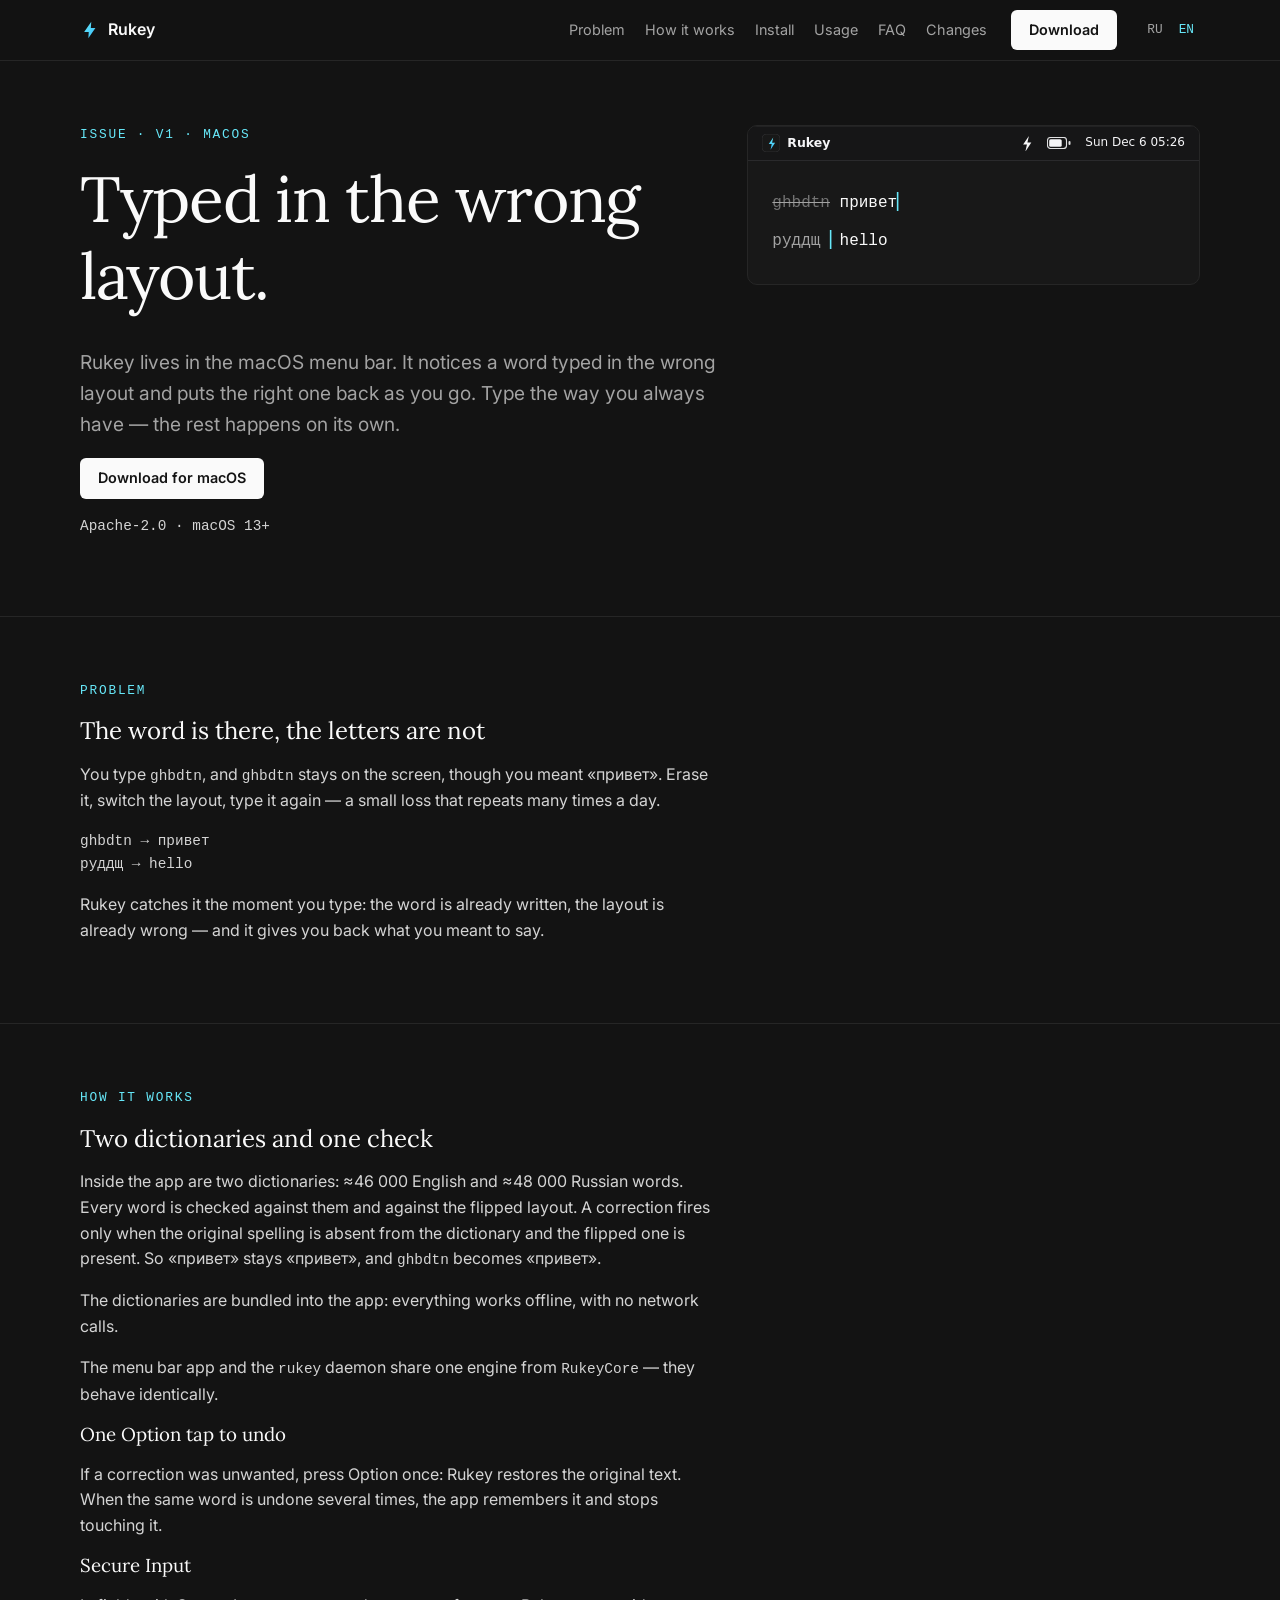
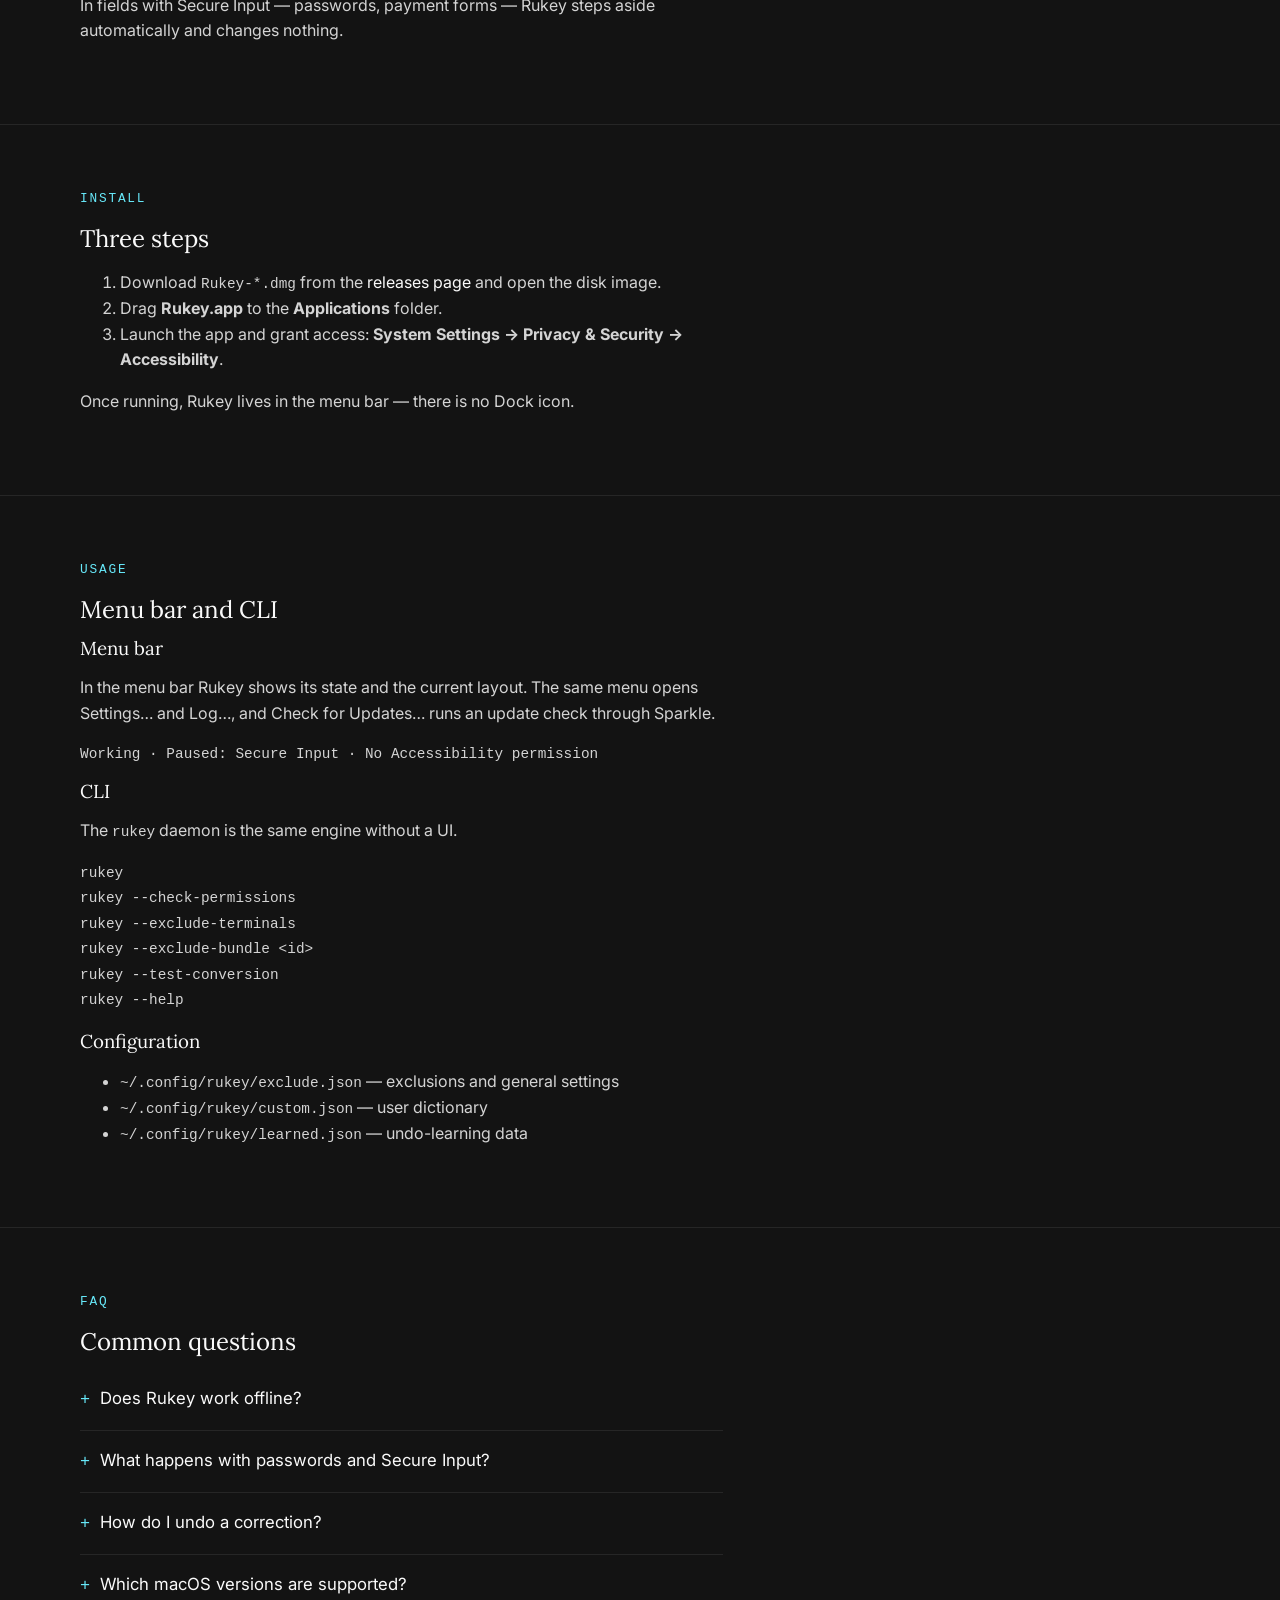
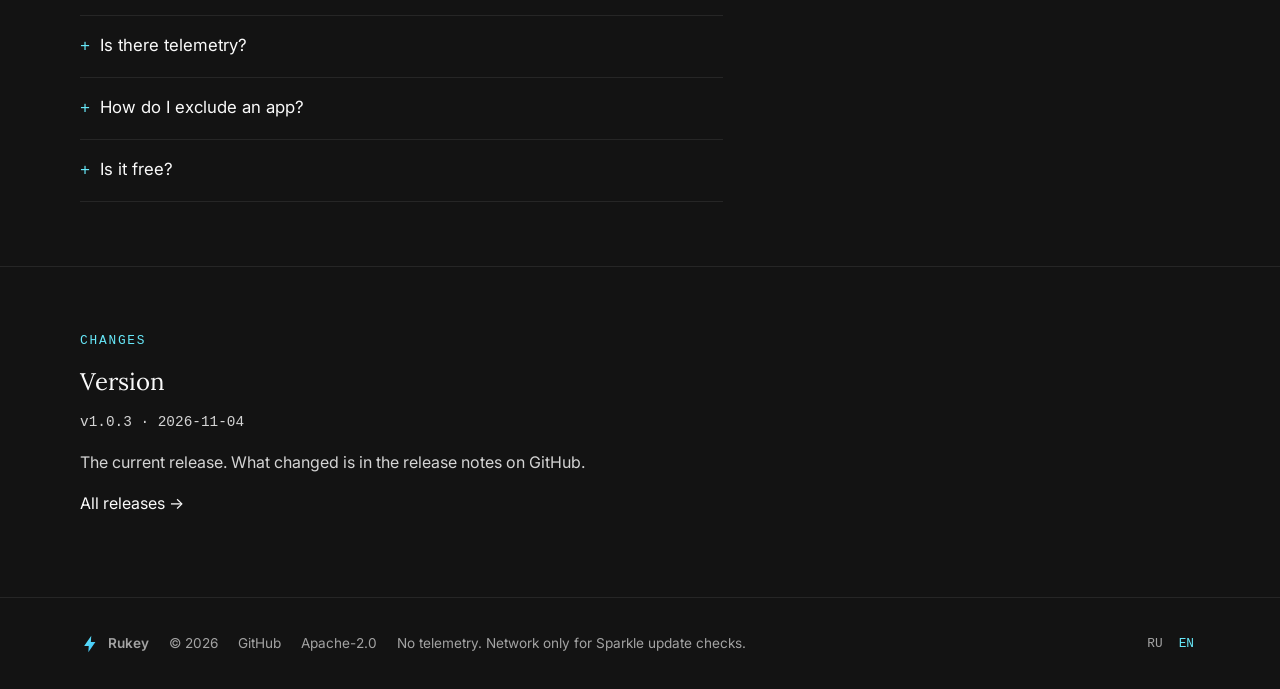
==== commit ca83e284: "site: unified macOS screen hero (menu bar + demo); thin caret; drop wifi/percent/sliders" ====
--- a/docs/en/index.html
+++ b/docs/en/index.html
@@ -72,21 +72,22 @@
             <p class="mono">Apache-2.0 · macOS 13+</p>
           </div>
           <div class="col-5">
-            <div class="demo" aria-hidden="true">
-              <div class="demo-line"><span class="demo-word is-struck">ghbdtn</span> <span class="demo-result">привет</span><span class="demo-caret">▌</span></div>
-              <div class="demo-line"><span class="demo-word is-struck">руддщ</span> <span class="demo-result">hello</span><span class="demo-caret">▌</span></div>
-            </div>
-            <div class="menubar" aria-hidden="true">
-              <span class="menubar-items">
-                <span class="menubar-icon"><svg class="menubar-bolt" viewBox="76 28 74 192"><path d="M150 28L76 136h49l-20 92 76-116h-50z" fill="#f5f5f7"/></svg></span>
-                <span class="menubar-icon menubar-hide-s"><svg class="menubar-cursor" viewBox="0 0 10 15"><path d="M0 0v13l3.2-3.1 2.1 4.6 2.2-1-2.1-4.4h4.1z" fill="#f5f5f7"/></svg></span>
-                <span class="menubar-badge menubar-hide-s">H</span>
-                <span class="menubar-badge menubar-hide-s">A</span>
-                <span class="menubar-icon"><svg class="menubar-wifi" viewBox="0 0 18 18" fill="none" stroke="#f5f5f7" stroke-width="1.3" stroke-linecap="round"><path d="M3.5 7.5a7.8 7.8 0 0 1 11 0"/><path d="M5.7 10.4a4.7 4.7 0 0 1 6.6 0"/><circle cx="9" cy="13.6" r="1.4" fill="#f5f5f7" stroke="none"/></svg></span>
-                <span class="menubar-battery menubar-hide-s">80<svg width="22" height="12" viewBox="0 0 22 12"><rect x=".6" y=".6" width="17.8" height="10.8" rx="3" fill="none" stroke="#f5f5f7" stroke-width="1.2"/><rect x="20.3" y="4" width="1.7" height="4" rx=".85" fill="#f5f5f7"/></svg></span>
-                <span class="menubar-toggle"></span>
-              </span>
-              <time class="menubar-clock" id="menubar-clock">Mon Nov 9 09:00</time>
+            <div class="screen">
+              <div class="menubar" aria-hidden="true">
+                <span class="menubar-app">
+                  <svg width="18" height="18" viewBox="0 0 18 18"><defs><linearGradient id="menubar-grad" x1="0" y1="0" x2="0" y2="1"><stop offset="0" stop-color="#67e8f9"/><stop offset="1" stop-color="#38bdf8"/></linearGradient></defs><rect width="18" height="18" rx="4.5" fill="#181818" stroke="#2c2c2e"/><path transform="translate(2.2 1.9) scale(0.0602)" d="M150 28L76 136h49l-20 92 76-116h-50z" fill="url(#menubar-grad)"/></svg>
+                  <span>Rukey</span>
+                </span>
+                <span class="menubar-status">
+                  <svg width="14" height="15" viewBox="76 28 74 192"><path d="M150 28L76 136h49l-20 92 76-116h-50z" fill="#f5f5f7"/></svg>
+                  <svg width="24" height="12" viewBox="0 0 24 12"><rect x=".5" y=".5" width="19" height="11" rx="3" fill="none" stroke="#f5f5f7" stroke-opacity=".9" stroke-width="1.1"/><rect x="2.2" y="2.2" width="12.5" height="7.6" rx="1.5" fill="#f5f5f7"/><rect x="21.5" y="4" width="2" height="4" rx="1" fill="#f5f5f7" fill-opacity=".9"/></svg>
+                  <time class="menubar-clock" id="menubar-clock">Mon Nov 9 09:00</time>
+                </span>
+              </div>
+              <div class="demo" aria-hidden="true">
+                <div class="demo-line"><span class="demo-word is-struck">ghbdtn</span> <span class="demo-result">привет</span><span class="demo-caret">▏</span></div>
+                <div class="demo-line"><span class="demo-word is-struck">руддщ</span> <span class="demo-result">hello</span><span class="demo-caret">▏</span></div>
+              </div>
             </div>
           </div>
         </div>
--- a/docs/site.css
+++ b/docs/site.css
@@ -399,84 +399,60 @@
   }
 }
 
-/* Live macOS menu bar illustration (hero). Time comes from the visitor's clock. */
+/* Hero "macOS screen": menu bar + demo, one unified panel. */
+.screen {
+  background: var(--panel);
+  border: 1px solid var(--border);
+  border-radius: 10px;
+  overflow: hidden;
+}
+
+.screen .demo {
+  background: transparent;
+  border: 0;
+  border-radius: 0;
+}
+
 .menubar {
-  background: #000;
-  border-bottom: 1px solid #2c2c2e;
-  height: 28px;
-  display: flex;
-  align-items: center;
-  padding: 0 12px;
-  margin: 4px 0 0;
-  font: 11px/1 -apple-system, system-ui, sans-serif;
+  height: 34px;
+  display: flex;
+  align-items: center;
+  gap: 10px;
+  padding: 0 14px;
+  background: #161617;
+  border-bottom: 1px solid #2a2a2c;
+  box-shadow: inset 0 1px 0 rgba(255, 255, 255, 0.05);
+  font-family: -apple-system, system-ui, sans-serif;
   color: #f5f5f7;
-  overflow: hidden;
-}
-
-.menubar-items {
-  display: flex;
-  align-items: center;
-  gap: 16px;
-  margin: 0 auto;
-}
-
-.menubar-icon {
-  display: inline-flex;
-  align-items: center;
-}
-
-.menubar-icon svg {
-  display: block;
-}
-
-.menubar-bolt { width: 14px; height: 14px; }
-.menubar-cursor { width: 12px; height: 13px; }
-.menubar-wifi { width: 15px; height: 15px; }
-
-.menubar-badge {
-  display: inline-flex;
-  align-items: center;
-  justify-content: center;
-  width: 14px;
-  height: 14px;
-  border: 1px solid #f5f5f7;
-  border-radius: 3.5px;
-  font-size: 8.5px;
-}
-
-.menubar-battery {
-  display: inline-flex;
-  align-items: center;
-  gap: 3px;
-  font-size: 7.5px;
-}
-
-.menubar-toggle {
-  display: inline-flex;
-  align-items: center;
-  width: 24px;
-  height: 14px;
-  border: 1.2px solid #f5f5f7;
-  border-radius: 7px;
-  padding: 0 2px;
-  box-sizing: border-box;
-}
-
-.menubar-toggle::before {
-  content: "";
-  width: 9px;
-  height: 9px;
-  border-radius: 50%;
-  background: #f5f5f7;
+}
+
+.menubar-app {
+  display: flex;
+  align-items: center;
+  gap: 7px;
+  font-size: 12.5px;
+  font-weight: 600;
+}
+
+.menubar-status {
+  margin-left: auto;
+  display: flex;
+  align-items: center;
+  gap: 14px;
 }
 
 .menubar-clock {
+  font-size: 12px;
+  font-weight: 500;
   white-space: nowrap;
   font-variant-numeric: tabular-nums;
 }
 
+.demo-word {
+  transition: color 300ms ease;
+}
+
 @media (max-width: 560px) {
-  .menubar { gap: 10px; }
-  .menubar-items { gap: 10px; }
-  .menubar-hide-s { display: none; }
-}
+  .menubar { padding: 0 10px; gap: 8px; }
+  .menubar-status { gap: 10px; }
+}
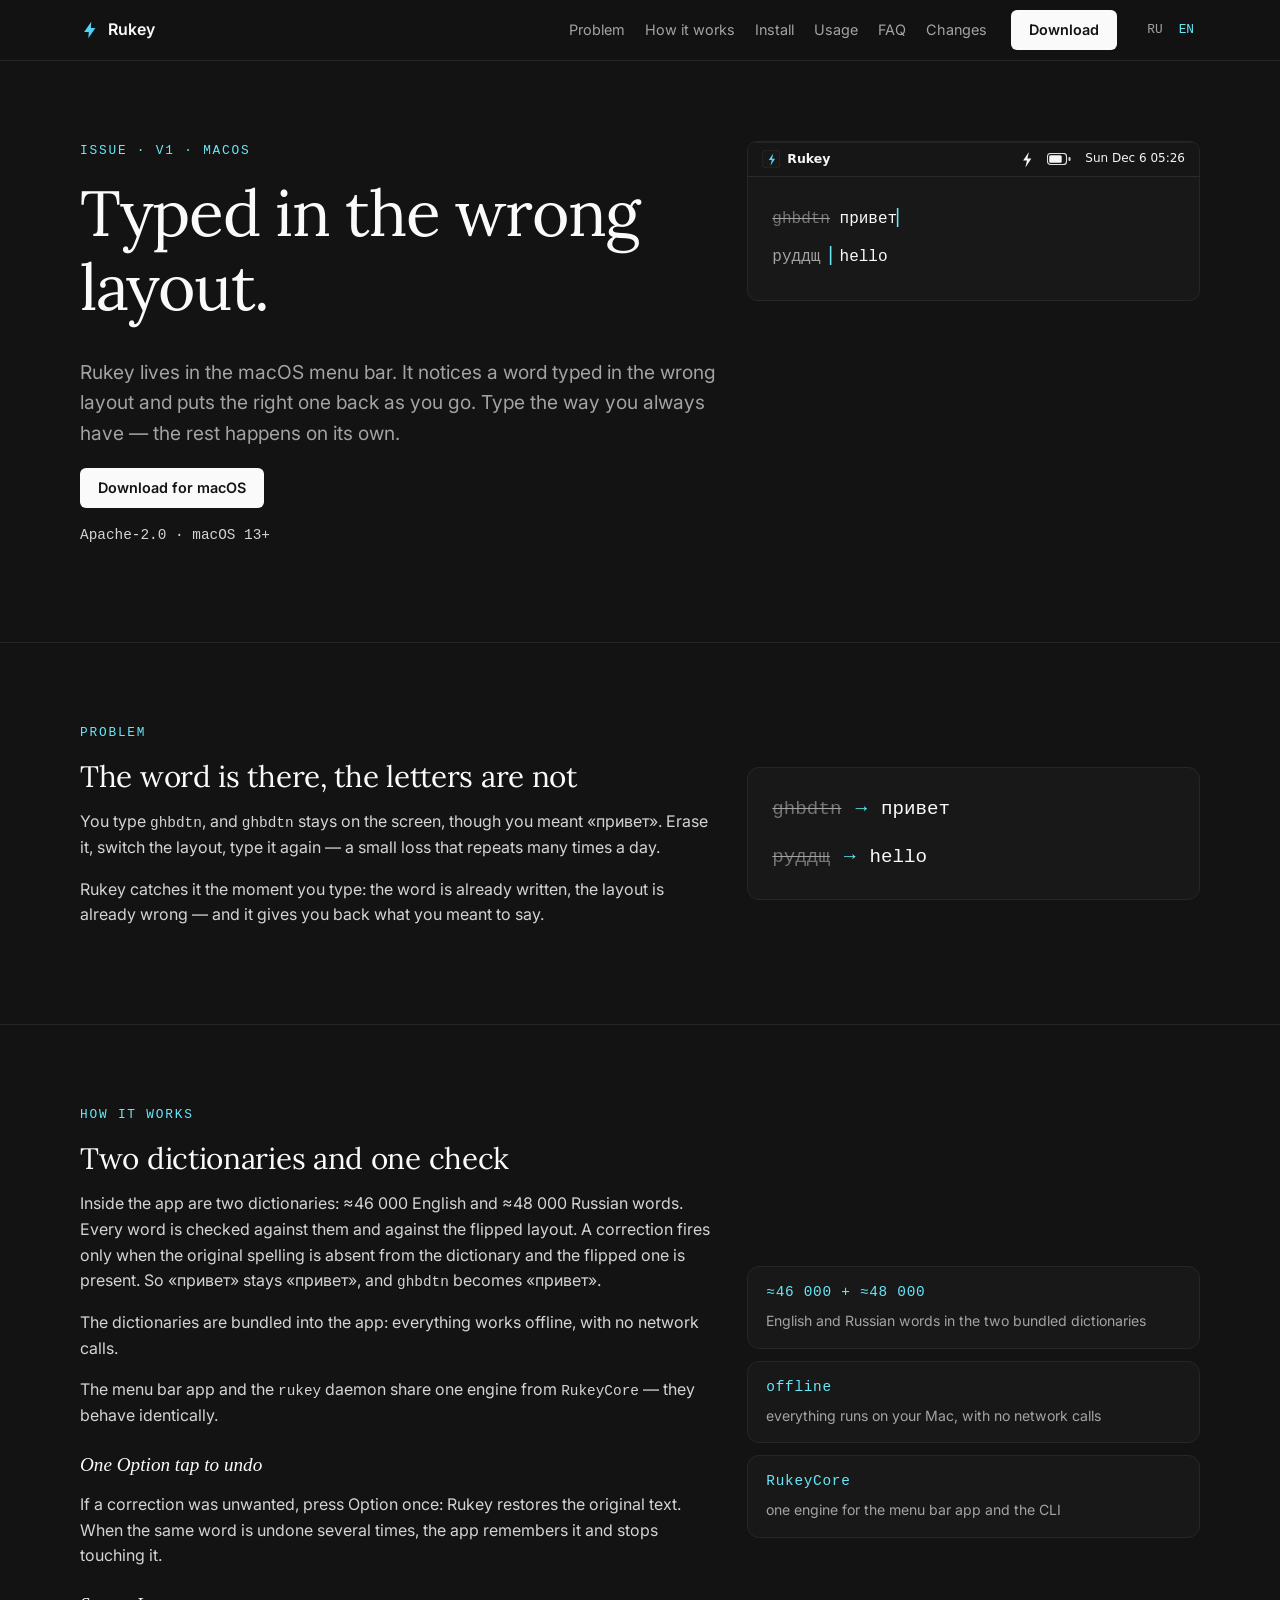
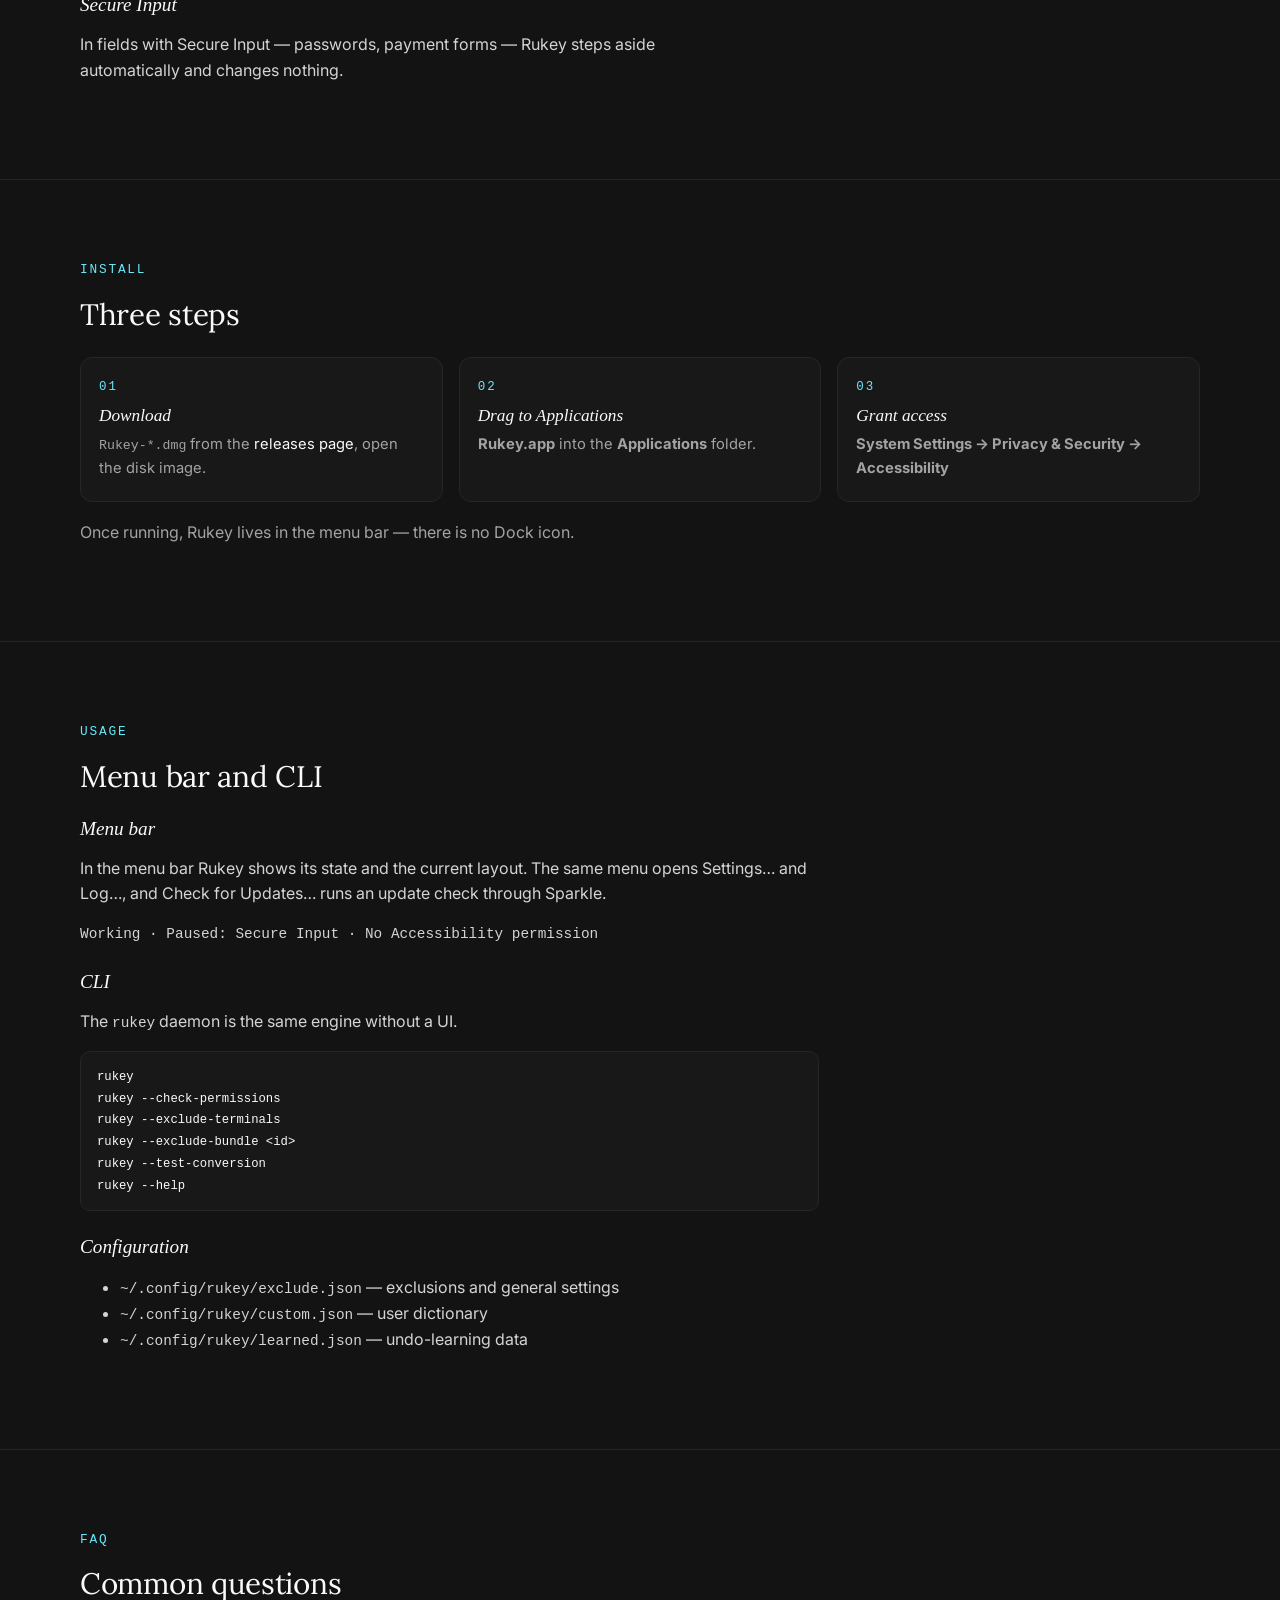
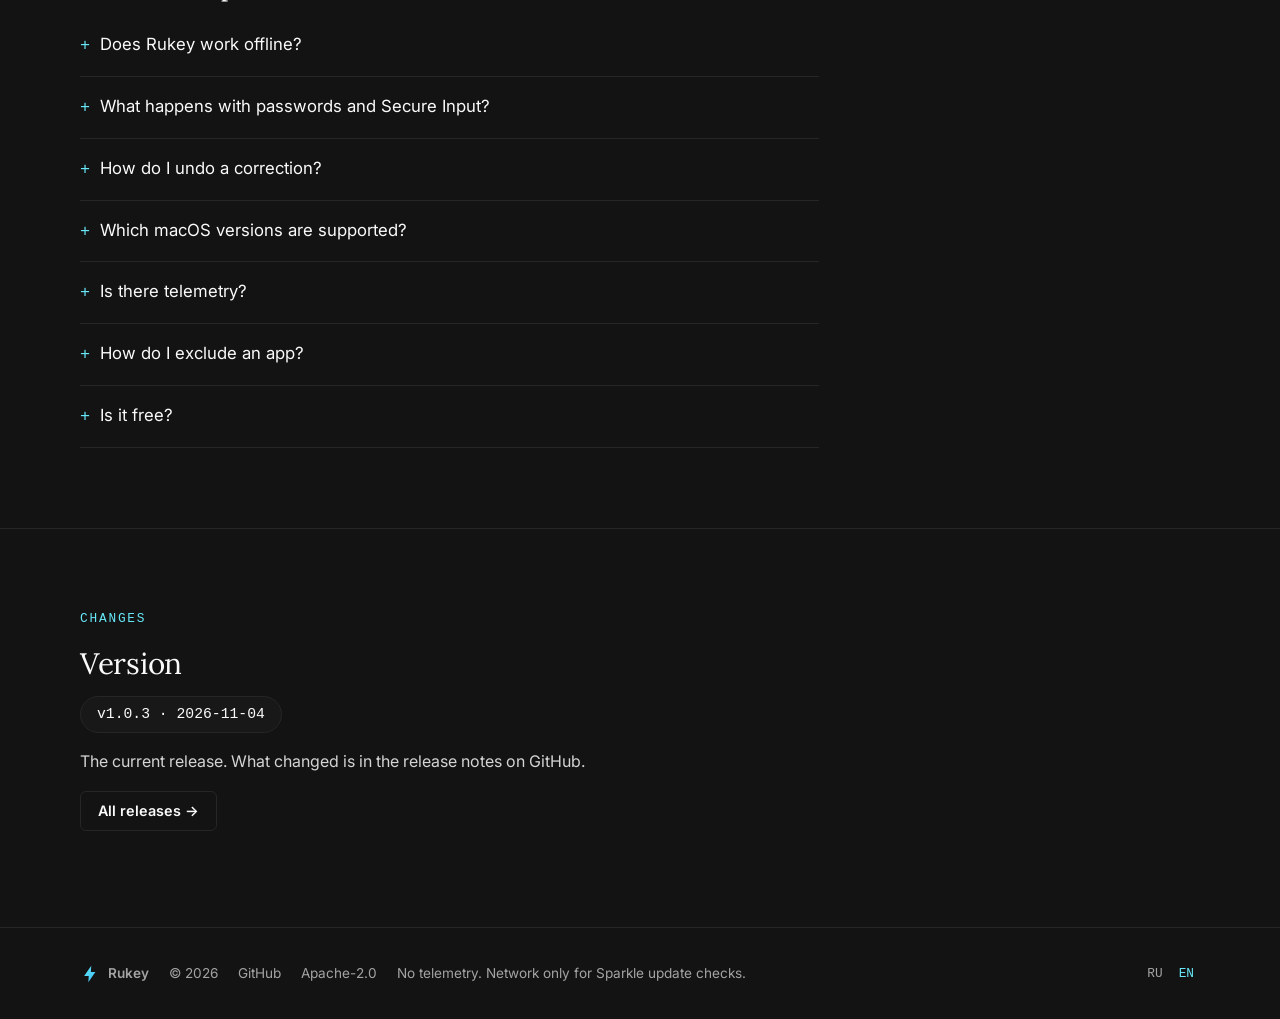
==== commit 5f98bf90: "site: composed layout — transform/fact rails, numbered install steps, code panel, type scale" ====
--- a/docs/en/index.html
+++ b/docs/en/index.html
@@ -101,8 +101,13 @@
             <span class="kicker">PROBLEM</span>
             <h2>The word is there, the letters are not</h2>
             <p>You type <code>ghbdtn</code>, and <code>ghbdtn</code> stays on the screen, though you meant «привет». Erase it, switch the layout, type it again — a small loss that repeats many times a day.</p>
-            <p class="mono">ghbdtn → привет<br>руддщ → hello</p>
             <p>Rukey catches it the moment you type: the word is already written, the layout is already wrong — and it gives you back what you meant to say.</p>
+          </div>
+          <div class="col-5 rail">
+            <div class="transform-card" aria-hidden="true">
+              <span class="transform-row"><span class="wrong">ghbdtn</span><span class="t-arrow">→</span><span class="right">привет</span></span>
+              <span class="transform-row"><span class="wrong">руддщ</span><span class="t-arrow">→</span><span class="right">hello</span></span>
+            </div>
           </div>
         </div>
       </div>
@@ -122,6 +127,13 @@
             <h3>Secure Input</h3>
             <p>In fields with Secure Input — passwords, payment forms — Rukey steps aside automatically and changes nothing.</p>
           </div>
+          <div class="col-5 rail">
+            <div class="facts">
+              <div class="fact"><span class="fact-k">≈46 000 + ≈48 000</span><span class="fact-v">English and Russian words in the two bundled dictionaries</span></div>
+              <div class="fact"><span class="fact-k">offline</span><span class="fact-v">everything runs on your Mac, with no network calls</span></div>
+              <div class="fact"><span class="fact-k">RukeyCore</span><span class="fact-v">one engine for the menu bar app and the CLI</span></div>
+            </div>
+          </div>
         </div>
       </div>
     </section>
@@ -129,15 +141,15 @@
     <section class="section" id="install">
       <div class="container">
         <div class="grid">
-          <div class="col-7">
+          <div class="col-full">
             <span class="kicker">INSTALL</span>
             <h2>Three steps</h2>
-            <ol>
-              <li>Download <code>Rukey-*.dmg</code> from the <a href="https://github.com/RomaFka28/rukey/releases/latest">releases page</a> and open the disk image.</li>
-              <li>Drag <strong>Rukey.app</strong> to the <strong>Applications</strong> folder.</li>
-              <li>Launch the app and grant access: <strong>System Settings → Privacy &amp; Security → Accessibility</strong>.</li>
+            <ol class="steps">
+              <li><span class="step-n">01</span><h3>Download</h3><p><code>Rukey-*.dmg</code> from the <a href="https://github.com/RomaFka28/rukey/releases/latest">releases page</a>, open the disk image.</p></li>
+              <li><span class="step-n">02</span><h3>Drag to Applications</h3><p><strong>Rukey.app</strong> into the <strong>Applications</strong> folder.</p></li>
+              <li><span class="step-n">03</span><h3>Grant access</h3><p><strong>System Settings → Privacy &amp; Security → Accessibility</strong></p></li>
             </ol>
-            <p>Once running, Rukey lives in the menu bar — there is no Dock icon.</p>
+            <p class="note">Once running, Rukey lives in the menu bar — there is no Dock icon.</p>
           </div>
         </div>
       </div>
@@ -146,7 +158,7 @@
     <section class="section" id="usage">
       <div class="container">
         <div class="grid">
-          <div class="col-7">
+          <div class="col-8">
             <span class="kicker">USAGE</span>
             <h2>Menu bar and CLI</h2>
             <h3>Menu bar</h3>
@@ -154,7 +166,7 @@
             <p class="mono">Working · Paused: Secure Input · No Accessibility permission</p>
             <h3>CLI</h3>
             <p>The <code>rukey</code> daemon is the same engine without a UI.</p>
-            <pre><code>rukey
+            <pre class="code-panel"><code>rukey
 rukey --check-permissions
 rukey --exclude-terminals
 rukey --exclude-bundle &lt;id&gt;
@@ -174,7 +186,7 @@
     <section class="section" id="faq">
       <div class="container">
         <div class="grid">
-          <div class="col-7 faq">
+          <div class="col-8 faq">
             <span class="kicker">FAQ</span>
             <h2>Common questions</h2>
             <details>
@@ -216,9 +228,9 @@
           <div class="col-7">
             <span class="kicker">CHANGES</span>
             <h2>Version</h2>
-            <p class="mono" id="release">v1.0.3 · 2026-11-04</p>
+            <p><span class="version-badge" id="release">v1.0.3 · 2026-11-04</span></p>
             <p>The current release. What changed is in the release notes on GitHub.</p>
-            <p><a href="https://github.com/RomaFka28/rukey/releases">All releases →</a></p>
+            <p><a class="btn-ghost" href="https://github.com/RomaFka28/rukey/releases">All releases →</a></p>
           </div>
         </div>
       </div>
--- a/docs/site.css
+++ b/docs/site.css
@@ -36,8 +36,19 @@
   color: var(--text);
   font-family: var(--font-serif);
   font-weight: 400;
-  line-height: 1.2;
+  line-height: 1.15;
   margin: 0 0 .5em;
+}
+
+h2 {
+  font-size: 1.85rem;
+  letter-spacing: -0.01em;
+}
+
+h3 {
+  font-style: italic;
+  font-size: 1.2rem;
+  margin-top: 1.3em;
 }
 
 .display {
@@ -85,8 +96,9 @@
 .col-5 { grid-column: span 5; }
 
 .section {
-  padding: 64px 0;
+  padding: 80px 0;
   border-bottom: 1px solid var(--border);
+  scroll-margin-top: 72px;
 }
 
 .section:last-of-type,
@@ -185,6 +197,7 @@
 
 .btn {
   display: inline-block;
+  cursor: pointer;
   padding: 10px 18px;
   border-radius: 6px;
   background: var(--text);
@@ -203,6 +216,7 @@
 
 .btn-ghost {
   display: inline-block;
+  cursor: pointer;
   padding: 9px 17px;
   border: 1px solid var(--border);
   border-radius: 6px;
@@ -367,7 +381,16 @@
   }
 
   .section {
-    padding: 48px 0;
+    padding: 56px 0;
+  }
+
+  .col-8,
+  .col-full {
+    grid-column: 1 / -1;
+  }
+
+  .steps {
+    grid-template-columns: 1fr;
   }
 
   /* Keep primary nav reachable on phones: scrollable one-liner, no scrollbar. */
@@ -386,7 +409,7 @@
 
 @media (max-width: 560px) {
   .section {
-    padding: 40px 0;
+    padding: 44px 0;
   }
 
   .footer-inner {
@@ -456,3 +479,128 @@
   .menubar { padding: 0 10px; gap: 8px; }
   .menubar-status { gap: 10px; }
 }
+
+/* Composition components --------------------------------------------------- */
+
+.col-8 { grid-column: span 8; }
+.col-full { grid-column: 1 / -1; }
+.rail { align-self: center; }
+
+.transform-card {
+  background: var(--panel);
+  border: 1px solid var(--border);
+  border-radius: 12px;
+  padding: 26px 24px;
+  display: flex;
+  flex-direction: column;
+  gap: 18px;
+  font-family: var(--font-mono);
+  font-size: clamp(1.05rem, 1.5vw, 1.3rem);
+}
+
+.transform-row {
+  display: flex;
+  align-items: baseline;
+  gap: 14px;
+  white-space: nowrap;
+}
+
+.transform-row .wrong {
+  color: var(--faint);
+  text-decoration: line-through;
+  text-decoration-color: var(--muted);
+}
+
+.transform-row .t-arrow { color: var(--accent); }
+.transform-row .right { color: var(--text); }
+
+.facts {
+  display: flex;
+  flex-direction: column;
+  gap: 12px;
+}
+
+.fact {
+  background: var(--panel);
+  border: 1px solid var(--border);
+  border-radius: 12px;
+  padding: 14px 18px;
+}
+
+.fact-k {
+  display: block;
+  font-family: var(--font-mono);
+  color: var(--accent);
+  font-size: .9rem;
+  letter-spacing: .05em;
+  margin-bottom: 4px;
+}
+
+.fact-v {
+  color: var(--muted);
+  font-size: .88rem;
+  line-height: 1.45;
+}
+
+.steps {
+  list-style: none;
+  margin: 26px 0 0;
+  padding: 0;
+  display: grid;
+  grid-template-columns: repeat(3, 1fr);
+  gap: 16px;
+}
+
+.steps li {
+  background: var(--panel);
+  border: 1px solid var(--border);
+  border-radius: 12px;
+  padding: 20px 18px;
+  display: flex;
+  flex-direction: column;
+  gap: 8px;
+}
+
+.step-n {
+  font-family: var(--font-mono);
+  color: var(--accent);
+  font-size: .78rem;
+  letter-spacing: .16em;
+}
+
+.steps h3 {
+  margin: 0;
+  font-size: 1.08rem;
+}
+
+.steps p {
+  margin: 0;
+  color: var(--muted);
+  font-size: .92rem;
+}
+
+.note {
+  color: var(--muted);
+  margin-top: 18px;
+}
+
+.code-panel {
+  background: var(--panel);
+  border: 1px solid var(--border);
+  border-radius: 10px;
+  padding: 14px 16px;
+  overflow-x: auto;
+  font-size: .85rem;
+  color: var(--text);
+}
+
+.version-badge {
+  display: inline-block;
+  font-family: var(--font-mono);
+  border: 1px solid var(--border);
+  background: var(--panel);
+  border-radius: 999px;
+  padding: 6px 16px;
+  color: var(--text);
+  font-size: .92rem;
+}
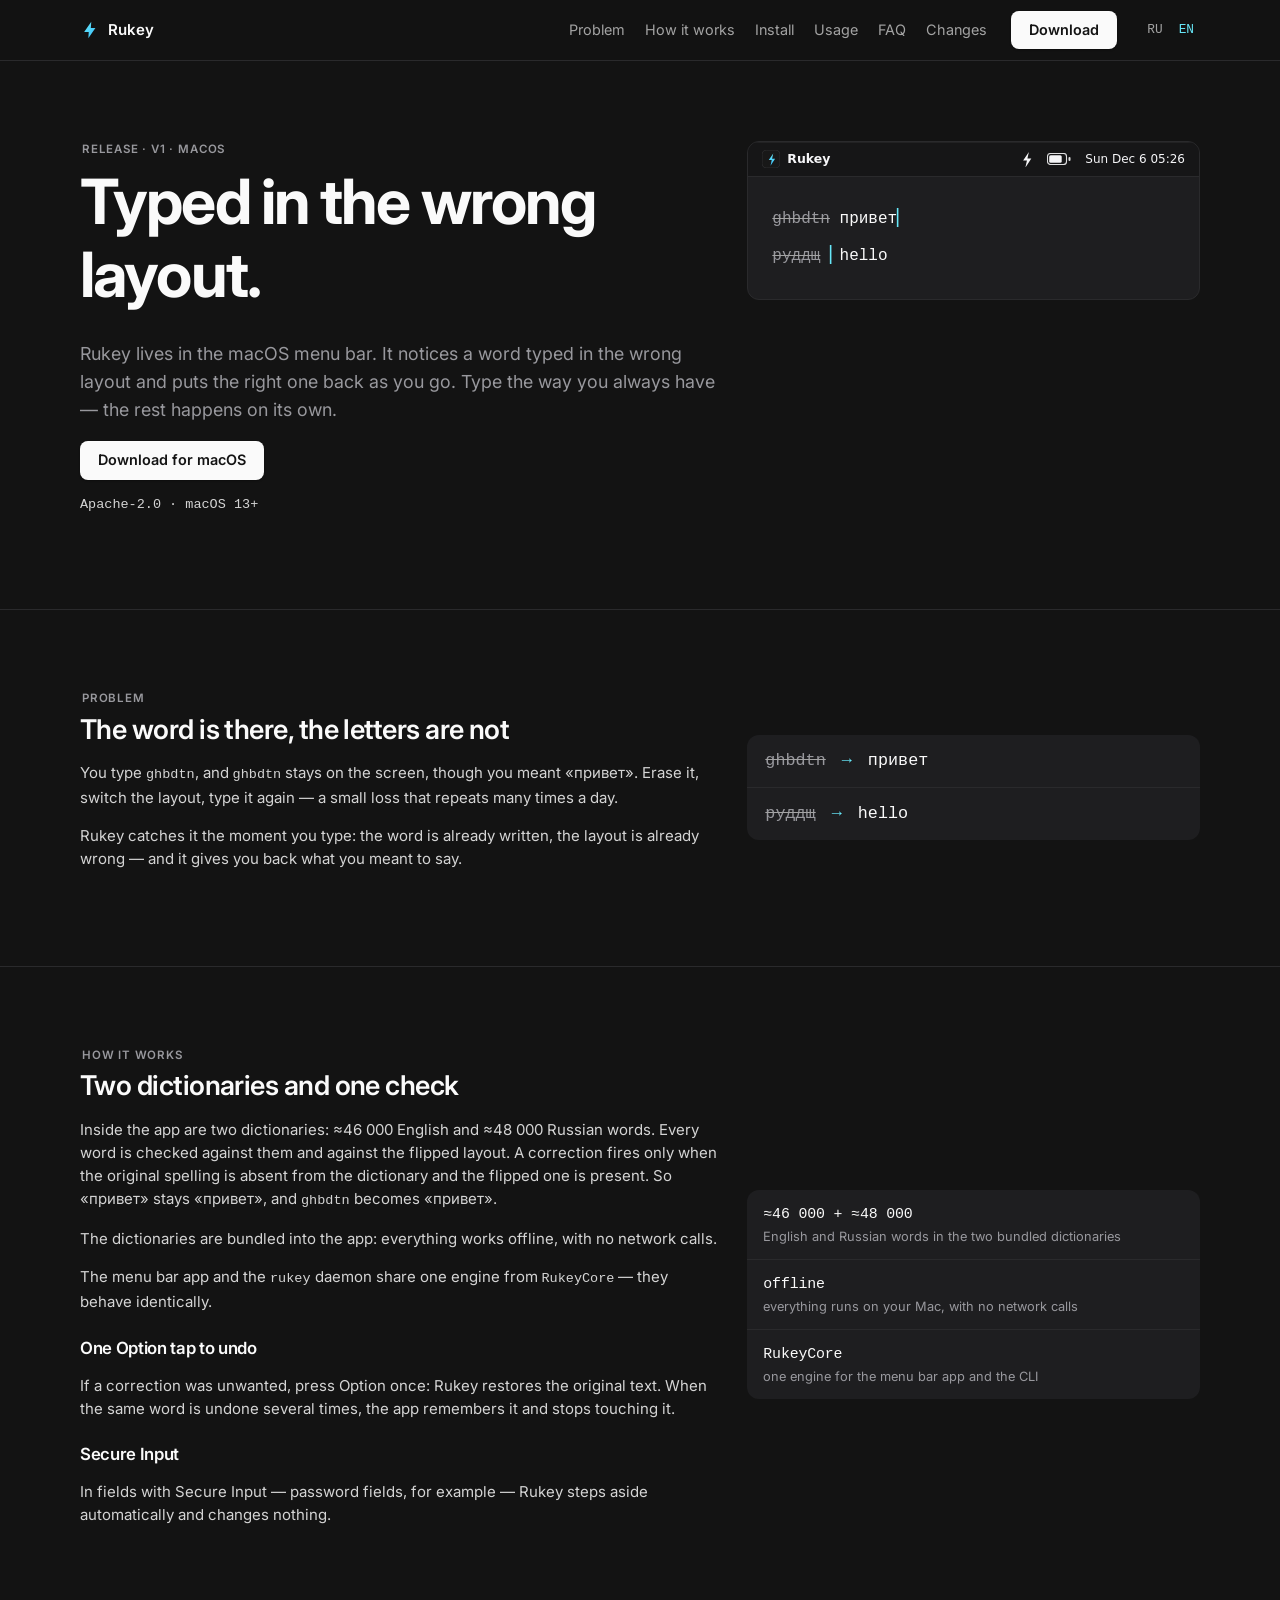
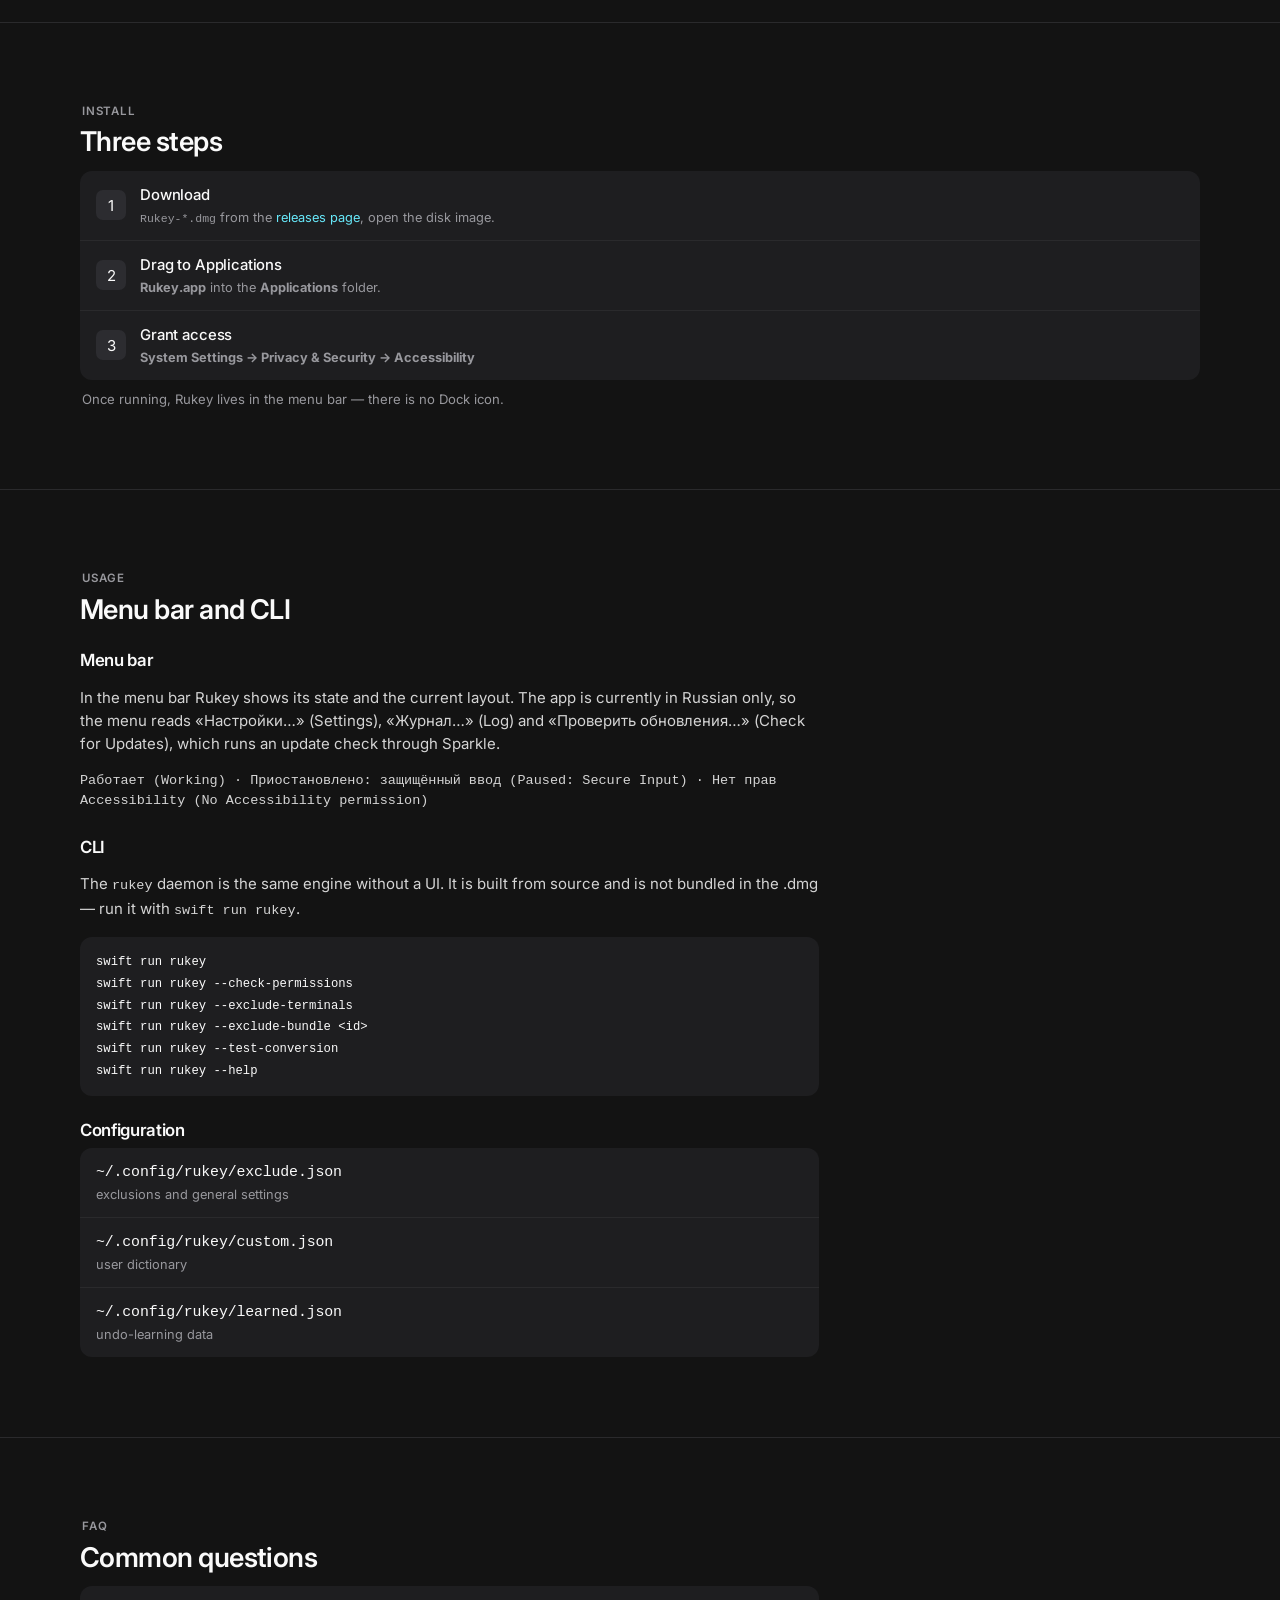
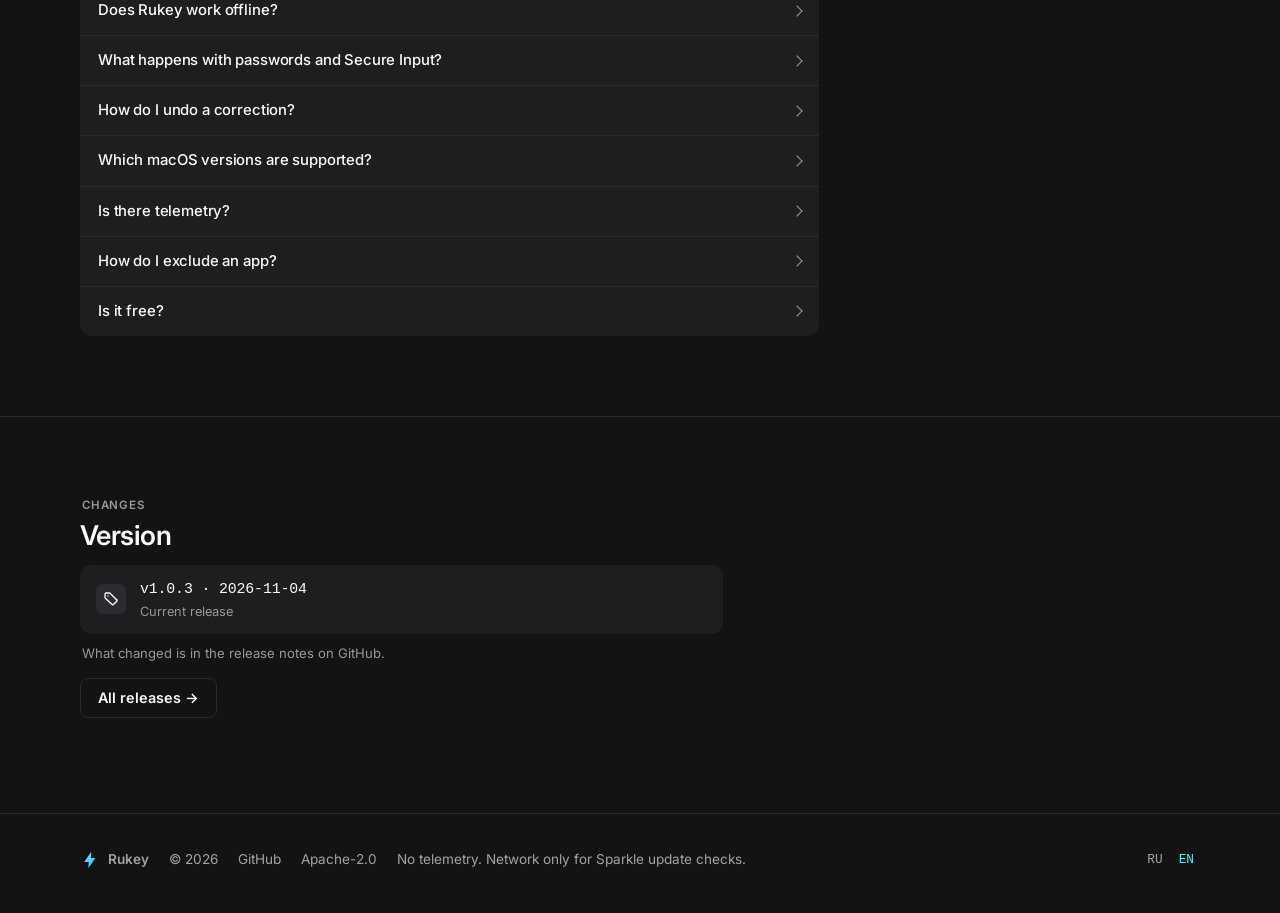
==== commit 399a5e3a: "site: finish macOS inset redesign — group/row components, real UI strings Rebuild the unfinished ins" ====
--- a/docs/en/index.html
+++ b/docs/en/index.html
@@ -9,6 +9,7 @@
   <link rel="icon" href="../favicon.svg" type="image/svg+xml">
   <link rel="alternate" hreflang="ru" href="https://romafka28.github.io/rukey/">
   <link rel="alternate" hreflang="en" href="https://romafka28.github.io/rukey/en/">
+  <link rel="alternate" hreflang="x-default" href="https://romafka28.github.io/rukey/">
 
   <meta property="og:type" content="website">
   <meta property="og:site_name" content="Rukey">
@@ -24,7 +25,7 @@
 
   <link rel="preconnect" href="https://fonts.googleapis.com">
   <link rel="preconnect" href="https://fonts.gstatic.com" crossorigin>
-  <link rel="stylesheet" href="https://fonts.googleapis.com/css2?family=Inter:wght@400;600&amp;family=Lora:ital,wght@0,400;0,500;1,400;1,500&amp;display=swap">
+  <link rel="stylesheet" href="https://fonts.googleapis.com/css2?family=Inter:wght@400;500;600;700&amp;display=swap">
   <link rel="stylesheet" href="../site.css">
 </head>
 <body>
@@ -65,7 +66,7 @@
       <div class="container">
         <div class="grid">
           <div class="col-7">
-            <span class="kicker">Issue · V1 · macOS</span>
+            <span class="group-label">Release · V1 · macOS</span>
             <h1 class="display">Typed in the wrong layout.</h1>
             <p class="lede">Rukey lives in the macOS menu bar. It notices a word typed in the wrong layout and puts the right one back as you go. Type the way you always have — the rest happens on its own.</p>
             <p><a class="btn" href="https://github.com/RomaFka28/rukey/releases/latest">Download for macOS</a></p>
@@ -81,7 +82,7 @@
                 <span class="menubar-status">
                   <svg width="14" height="15" viewBox="76 28 74 192"><path d="M150 28L76 136h49l-20 92 76-116h-50z" fill="#f5f5f7"/></svg>
                   <svg width="24" height="12" viewBox="0 0 24 12"><rect x=".5" y=".5" width="19" height="11" rx="3" fill="none" stroke="#f5f5f7" stroke-opacity=".9" stroke-width="1.1"/><rect x="2.2" y="2.2" width="12.5" height="7.6" rx="1.5" fill="#f5f5f7"/><rect x="21.5" y="4" width="2" height="4" rx="1" fill="#f5f5f7" fill-opacity=".9"/></svg>
-                  <time class="menubar-clock" id="menubar-clock">Mon Nov 9 09:00</time>
+                  <span class="menubar-clock" id="menubar-clock">Mon Nov 9 09:00</span>
                 </span>
               </div>
               <div class="demo" aria-hidden="true">
@@ -98,13 +99,13 @@
       <div class="container">
         <div class="grid">
           <div class="col-7">
-            <span class="kicker">PROBLEM</span>
+            <span class="group-label">PROBLEM</span>
             <h2>The word is there, the letters are not</h2>
             <p>You type <code>ghbdtn</code>, and <code>ghbdtn</code> stays on the screen, though you meant «привет». Erase it, switch the layout, type it again — a small loss that repeats many times a day.</p>
             <p>Rukey catches it the moment you type: the word is already written, the layout is already wrong — and it gives you back what you meant to say.</p>
           </div>
           <div class="col-5 rail">
-            <div class="transform-card" aria-hidden="true">
+            <div class="group" aria-hidden="true">
               <span class="transform-row"><span class="wrong">ghbdtn</span><span class="t-arrow">→</span><span class="right">привет</span></span>
               <span class="transform-row"><span class="wrong">руддщ</span><span class="t-arrow">→</span><span class="right">hello</span></span>
             </div>
@@ -117,7 +118,7 @@
       <div class="container">
         <div class="grid">
           <div class="col-7">
-            <span class="kicker">HOW IT WORKS</span>
+            <span class="group-label">HOW IT WORKS</span>
             <h2>Two dictionaries and one check</h2>
             <p>Inside the app are two dictionaries: ≈46 000 English and ≈48 000 Russian words. Every word is checked against them and against the flipped layout. A correction fires only when the original spelling is absent from the dictionary and the flipped one is present. So «привет» stays «привет», and <code>ghbdtn</code> becomes «привет».</p>
             <p>The dictionaries are bundled into the app: everything works offline, with no network calls.</p>
@@ -125,13 +126,13 @@
             <h3>One Option tap to undo</h3>
             <p>If a correction was unwanted, press Option once: Rukey restores the original text. When the same word is undone several times, the app remembers it and stops touching it.</p>
             <h3>Secure Input</h3>
-            <p>In fields with Secure Input — passwords, payment forms — Rukey steps aside automatically and changes nothing.</p>
+            <p>In fields with Secure Input — password fields, for example — Rukey steps aside automatically and changes nothing.</p>
           </div>
           <div class="col-5 rail">
-            <div class="facts">
-              <div class="fact"><span class="fact-k">≈46 000 + ≈48 000</span><span class="fact-v">English and Russian words in the two bundled dictionaries</span></div>
-              <div class="fact"><span class="fact-k">offline</span><span class="fact-v">everything runs on your Mac, with no network calls</span></div>
-              <div class="fact"><span class="fact-k">RukeyCore</span><span class="fact-v">one engine for the menu bar app and the CLI</span></div>
+            <div class="group">
+              <div class="row"><div class="row-body"><span class="row-title mono">≈46 000 + ≈48 000</span><span class="row-detail">English and Russian words in the two bundled dictionaries</span></div></div>
+              <div class="row"><div class="row-body"><span class="row-title mono">offline</span><span class="row-detail">everything runs on your Mac, with no network calls</span></div></div>
+              <div class="row"><div class="row-body"><span class="row-title mono">RukeyCore</span><span class="row-detail">one engine for the menu bar app and the CLI</span></div></div>
             </div>
           </div>
         </div>
@@ -142,14 +143,14 @@
       <div class="container">
         <div class="grid">
           <div class="col-full">
-            <span class="kicker">INSTALL</span>
+            <span class="group-label">INSTALL</span>
             <h2>Three steps</h2>
-            <ol class="steps">
-              <li><span class="step-n">01</span><h3>Download</h3><p><code>Rukey-*.dmg</code> from the <a href="https://github.com/RomaFka28/rukey/releases/latest">releases page</a>, open the disk image.</p></li>
-              <li><span class="step-n">02</span><h3>Drag to Applications</h3><p><strong>Rukey.app</strong> into the <strong>Applications</strong> folder.</p></li>
-              <li><span class="step-n">03</span><h3>Grant access</h3><p><strong>System Settings → Privacy &amp; Security → Accessibility</strong></p></li>
-            </ol>
-            <p class="note">Once running, Rukey lives in the menu bar — there is no Dock icon.</p>
+            <div class="group">
+              <div class="row"><span class="row-glyph">1</span><div class="row-body"><span class="row-title">Download</span><span class="row-detail"><code>Rukey-*.dmg</code> from the <a href="https://github.com/RomaFka28/rukey/releases/latest">releases page</a>, open the disk image.</span></div></div>
+              <div class="row"><span class="row-glyph">2</span><div class="row-body"><span class="row-title">Drag to Applications</span><span class="row-detail"><strong>Rukey.app</strong> into the <strong>Applications</strong> folder.</span></div></div>
+              <div class="row"><span class="row-glyph">3</span><div class="row-body"><span class="row-title">Grant access</span><span class="row-detail"><strong>System Settings → Privacy &amp; Security → Accessibility</strong></span></div></div>
+            </div>
+            <p class="group-foot">Once running, Rukey lives in the menu bar — there is no Dock icon.</p>
           </div>
         </div>
       </div>
@@ -159,25 +160,25 @@
       <div class="container">
         <div class="grid">
           <div class="col-8">
-            <span class="kicker">USAGE</span>
+            <span class="group-label">USAGE</span>
             <h2>Menu bar and CLI</h2>
             <h3>Menu bar</h3>
-            <p>In the menu bar Rukey shows its state and the current layout. The same menu opens Settings… and Log…, and Check for Updates… runs an update check through Sparkle.</p>
-            <p class="mono">Working · Paused: Secure Input · No Accessibility permission</p>
+            <p>In the menu bar Rukey shows its state and the current layout. The app is currently in Russian only, so the menu reads «Настройки…» (Settings), «Журнал…» (Log) and «Проверить обновления…» (Check for Updates), which runs an update check through Sparkle.</p>
+            <p class="mono">Работает (Working) · Приостановлено: защищённый ввод (Paused: Secure Input) · Нет прав Accessibility (No Accessibility permission)</p>
             <h3>CLI</h3>
-            <p>The <code>rukey</code> daemon is the same engine without a UI.</p>
-            <pre class="code-panel"><code>rukey
-rukey --check-permissions
-rukey --exclude-terminals
-rukey --exclude-bundle &lt;id&gt;
-rukey --test-conversion
-rukey --help</code></pre>
+            <p>The <code>rukey</code> daemon is the same engine without a UI. It is built from source and is not bundled in the .dmg — run it with <code>swift run rukey</code>.</p>
+            <pre class="code-panel"><code>swift run rukey
+swift run rukey --check-permissions
+swift run rukey --exclude-terminals
+swift run rukey --exclude-bundle &lt;id&gt;
+swift run rukey --test-conversion
+swift run rukey --help</code></pre>
             <h3>Configuration</h3>
-            <ul>
-              <li><code>~/.config/rukey/exclude.json</code> — exclusions and general settings</li>
-              <li><code>~/.config/rukey/custom.json</code> — user dictionary</li>
-              <li><code>~/.config/rukey/learned.json</code> — undo-learning data</li>
-            </ul>
+            <div class="group">
+              <div class="row"><div class="row-body"><span class="row-title mono">~/.config/rukey/exclude.json</span><span class="row-detail">exclusions and general settings</span></div></div>
+              <div class="row"><div class="row-body"><span class="row-title mono">~/.config/rukey/custom.json</span><span class="row-detail">user dictionary</span></div></div>
+              <div class="row"><div class="row-body"><span class="row-title mono">~/.config/rukey/learned.json</span><span class="row-detail">undo-learning data</span></div></div>
+            </div>
           </div>
         </div>
       </div>
@@ -186,9 +187,10 @@
     <section class="section" id="faq">
       <div class="container">
         <div class="grid">
-          <div class="col-8 faq">
-            <span class="kicker">FAQ</span>
+          <div class="col-8">
+            <span class="group-label">FAQ</span>
             <h2>Common questions</h2>
+            <div class="group faq">
             <details>
               <summary>Does Rukey work offline?</summary>
               <p>Yes. Both dictionaries are bundled into the app, and all processing happens on your Mac. The internet is needed only for update checks.</p>
@@ -217,6 +219,7 @@
               <summary>Is it free?</summary>
               <p>Yes. Rukey is distributed under Apache-2.0, with the source open <a href="https://github.com/RomaFka28/rukey">on GitHub</a>.</p>
             </details>
+            </div>
           </div>
         </div>
       </div>
@@ -226,10 +229,12 @@
       <div class="container">
         <div class="grid">
           <div class="col-7">
-            <span class="kicker">CHANGES</span>
+            <span class="group-label">CHANGES</span>
             <h2>Version</h2>
-            <p><span class="version-badge" id="release">v1.0.3 · 2026-11-04</span></p>
-            <p>The current release. What changed is in the release notes on GitHub.</p>
+            <div class="group">
+              <div class="row"><span class="row-glyph"><svg width="16" height="16" viewBox="0 0 24 24" fill="none" stroke="currentColor" stroke-width="2" stroke-linecap="round" stroke-linejoin="round" aria-hidden="true"><path d="M20.59 13.41 11 3.83A2 2 0 0 0 9.59 3H5a2 2 0 0 0-2 2v4.59a2 2 0 0 0 .59 1.41L13.17 20a2 2 0 0 0 2.83 0l4.59-4.59a2 2 0 0 0 0-2.83z"/><circle cx="7.5" cy="7.5" r="1" fill="currentColor" stroke="none"/></svg></span><div class="row-body"><span class="row-title mono" id="release">v1.0.3 · 2026-11-04</span><span class="row-detail">Current release</span></div></div>
+            </div>
+            <p class="group-foot">What changed is in the release notes on GitHub.</p>
             <p><a class="btn-ghost" href="https://github.com/RomaFka28/rukey/releases">All releases →</a></p>
           </div>
         </div>
--- a/docs/site.css
+++ b/docs/site.css
@@ -4,16 +4,17 @@
 
 :root {
   --bg: #131313;
-  --panel: #181818;
-  --border: #262626;
+  --group: #1e1e20;          /* macOS inset group on dark */
+  --group-hover: #232327;
+  --group-sep: #2a2a2c;
+  --glyph: #2c2c30;
   --text: #fafafa;
   --body: #d4d4d4;
   --muted: #a3a3a3;
-  --faint: #737373;
+  --secondary: #98989d;      /* macOS secondary label */
   --accent: #67e8f9;
   --gradient: linear-gradient(135deg, #67e8f9, #38bdf8); /* only inside the logo bolt — never for text or backgrounds */
-  --font-serif: "Lora", Georgia, serif;
-  --font-sans: "Inter", -apple-system, "Segoe UI", sans-serif;
+  --font-sans: -apple-system, BlinkMacSystemFont, "SF Pro Text", "Inter", "Segoe UI", sans-serif;
   --font-mono: ui-monospace, Menlo, monospace;
 }
 
@@ -27,35 +28,35 @@
   background: var(--bg);
   color: var(--body);
   font-family: var(--font-sans);
-  font-size: 16px;
-  line-height: 1.6;
+  font-size: 15px;
+  line-height: 1.55;
   -webkit-font-smoothing: antialiased;
 }
 
 h1, h2, h3 {
   color: var(--text);
-  font-family: var(--font-serif);
-  font-weight: 400;
-  line-height: 1.15;
-  margin: 0 0 .5em;
+  font-family: var(--font-sans);
+  font-weight: 600;
+  line-height: 1.18;
+  letter-spacing: -0.02em;
+  margin: 0 0 .45em;
 }
 
 h2 {
-  font-size: 1.85rem;
-  letter-spacing: -0.01em;
+  font-size: 1.7rem;
 }
 
 h3 {
-  font-style: italic;
-  font-size: 1.2rem;
-  margin-top: 1.3em;
+  font-size: 1.05rem;
+  font-weight: 600;
+  margin-top: 1.5em;
 }
 
 .display {
-  font-family: var(--font-serif);
-  font-weight: 400;
-  font-size: clamp(2.4rem, 6vw, 4rem);
-  letter-spacing: -0.02em;
+  font-family: var(--font-sans);
+  font-weight: 700;
+  font-size: clamp(2.3rem, 5.6vw, 3.9rem);
+  letter-spacing: -0.03em;
 }
 
 a {
@@ -94,31 +95,32 @@
 
 .col-7 { grid-column: span 7; }
 .col-5 { grid-column: span 5; }
+.col-8 { grid-column: span 8; }
+.col-full { grid-column: 1 / -1; }
 
 .section {
   padding: 80px 0;
-  border-bottom: 1px solid var(--border);
+  border-bottom: 1px solid var(--group-sep);
   scroll-margin-top: 72px;
 }
 
-.section:last-of-type,
-.section.no-border {
+.section:last-of-type {
   border-bottom: 0;
 }
 
-.kicker {
+.group-label {
   display: block;
-  color: var(--accent);
-  font-family: var(--font-mono);
-  font-size: .8rem;
+  color: var(--secondary);
+  font-size: .72rem;
+  font-weight: 600;
   text-transform: uppercase;
-  letter-spacing: .14em;
-  margin-bottom: 16px;
+  letter-spacing: .07em;
+  margin: 0 0 6px 2px;
 }
 
 .lede {
-  font-size: 1.2rem;
-  color: var(--muted);
+  font-size: 1.12rem;
+  color: var(--secondary);
   max-width: 44rem;
 }
 
@@ -129,7 +131,7 @@
   top: 0;
   z-index: 10;
   background: rgba(19, 19, 19, .92);
-  border-bottom: 1px solid var(--border);
+  border-bottom: 1px solid var(--group-sep);
   backdrop-filter: blur(8px);
 }
 
@@ -164,6 +166,7 @@
 
 .nav-links a {
   color: var(--muted);
+  white-space: nowrap;
 }
 
 .nav-links a:hover {
@@ -188,8 +191,7 @@
   text-decoration: none;
 }
 
-.nav-lang a[aria-current="true"],
-.nav-lang .is-active {
+.nav-lang a[aria-current="true"] {
   color: var(--accent);
 }
 
@@ -198,8 +200,9 @@
 .btn {
   display: inline-block;
   cursor: pointer;
-  padding: 10px 18px;
-  border-radius: 6px;
+  padding: 9px 18px;
+  border-radius: 8px;
+  box-shadow: 0 1px 2px rgba(0, 0, 0, .35), inset 0 1px 0 rgba(255, 255, 255, .25);
   background: var(--text);
   color: var(--bg);
   font-family: var(--font-sans);
@@ -218,8 +221,8 @@
   display: inline-block;
   cursor: pointer;
   padding: 9px 17px;
-  border: 1px solid var(--border);
-  border-radius: 6px;
+  border: 1px solid var(--group-sep);
+  border-radius: 8px;
   color: var(--text);
   font-family: var(--font-sans);
   font-size: .9rem;
@@ -236,9 +239,7 @@
 /* Demo block (task 4) ---------------------------------------------------- */
 
 .demo {
-  background: var(--panel);
-  border: 1px solid var(--border);
-  border-radius: 10px;
+  background: transparent;
   padding: 24px;
   font-family: var(--font-mono);
   font-size: 1rem;
@@ -256,12 +257,11 @@
 }
 
 .demo-word.is-struck {
-  color: var(--faint);
+  color: var(--secondary);
   text-decoration: line-through;
   text-decoration-color: var(--muted);
 }
 
-.demo-word.is-fixed,
 .demo-result {
   color: var(--text);
 }
@@ -277,46 +277,62 @@
   50% { opacity: 0; }
 }
 
-/* FAQ -------------------------------------------------------------------- */
-
-.faq details {
-  border-bottom: 1px solid var(--border);
+/* FAQ: macOS settings disclosure list ------------------------------------- */
+
+.faq details + details {
+  border-top: 1px solid var(--group-sep);
 }
 
 .faq summary {
   cursor: pointer;
   list-style: none;
-  padding: 16px 0;
-  color: var(--text);
-  font-size: 1.05rem;
+  display: flex;
+  justify-content: space-between;
+  align-items: center;
+  gap: 16px;
+  padding: 13px 18px;
+  color: var(--text);
+  font-size: .93rem;
+  font-weight: 500;
+  letter-spacing: -0.01em;
+  transition: background 150ms ease;
+}
+
+.faq summary:hover {
+  background: var(--group-hover);
 }
 
 .faq summary::-webkit-details-marker {
   display: none;
 }
 
-.faq summary::before {
-  content: "+";
-  display: inline-block;
-  width: 1.2em;
-  color: var(--accent);
-  font-family: var(--font-mono);
-}
-
-.faq details[open] summary::before {
-  content: "–";
+.faq summary::after {
+  content: "";
+  flex: none;
+  width: 7px;
+  height: 7px;
+  border-top: 1.5px solid var(--secondary);
+  border-right: 1.5px solid var(--secondary);
+  transform: rotate(45deg);
+  transition: transform 200ms ease;
+}
+
+.faq details[open] summary::after {
+  transform: rotate(135deg);
 }
 
 .faq details p {
-  margin: 0 0 16px;
-  padding-left: 1.2em;
-  color: var(--muted);
+  margin: 0;
+  padding: 0 18px 13px;
+  color: var(--secondary);
+  font-size: .9rem;
+  line-height: 1.5;
 }
 
 /* Footer ----------------------------------------------------------------- */
 
 .footer {
-  border-top: 1px solid var(--border);
+  border-top: 1px solid var(--group-sep);
   padding: 32px 0 48px;
   color: var(--muted);
   font-size: .85rem;
@@ -350,8 +366,7 @@
 
   .demo-caret,
   .btn,
-  .btn-ghost,
-  .btn-ghost:hover {
+  .btn-ghost {
     animation: none;
     transition: none;
   }
@@ -364,6 +379,7 @@
 
   .demo-word {
     animation: none !important;
+    transition: none !important;
   }
 }
 
@@ -384,13 +400,8 @@
     padding: 56px 0;
   }
 
-  .col-8,
-  .col-full {
+  .col-8 {
     grid-column: 1 / -1;
-  }
-
-  .steps {
-    grid-template-columns: 1fr;
   }
 
   /* Keep primary nav reachable on phones: scrollable one-liner, no scrollbar. */
@@ -424,16 +435,10 @@
 
 /* Hero "macOS screen": menu bar + demo, one unified panel. */
 .screen {
-  background: var(--panel);
-  border: 1px solid var(--border);
-  border-radius: 10px;
+  background: var(--group);
+  border: 1px solid var(--group-sep);
+  border-radius: 12px;
   overflow: hidden;
-}
-
-.screen .demo {
-  background: transparent;
-  border: 0;
-  border-radius: 0;
 }
 
 .menubar {
@@ -480,127 +485,109 @@
   .menubar-status { gap: 10px; }
 }
 
-/* Composition components --------------------------------------------------- */
-
-.col-8 { grid-column: span 8; }
-.col-full { grid-column: 1 / -1; }
+/* Composition: macOS inset groups ----------------------------------------- */
+
 .rail { align-self: center; }
 
-.transform-card {
-  background: var(--panel);
-  border: 1px solid var(--border);
+.group {
+  background: var(--group);
   border-radius: 12px;
-  padding: 26px 24px;
-  display: flex;
-  flex-direction: column;
-  gap: 18px;
+  overflow: hidden;
+}
+
+.row {
+  display: flex;
+  align-items: center;
+  gap: 14px;
+  padding: 13px 16px;
+  text-decoration: none;
+}
+
+.row + .row {
+  border-top: 1px solid var(--group-sep);
+}
+
+.row-glyph {
+  width: 30px;
+  height: 30px;
+  border-radius: 7px;
+  background: var(--glyph);
+  display: flex;
+  align-items: center;
+  justify-content: center;
+  flex: none;
+  color: var(--text);
+}
+
+.row-body {
+  min-width: 0;
+}
+
+.row-title {
+  display: block;
+  color: var(--text);
+  font-size: .93rem;
+  font-weight: 500;
+  letter-spacing: -0.01em;
+}
+
+.row-title.mono {
   font-family: var(--font-mono);
-  font-size: clamp(1.05rem, 1.5vw, 1.3rem);
-}
-
+  font-weight: 400;
+}
+
+.row-detail {
+  display: block;
+  color: var(--secondary);
+  font-size: .8rem;
+  margin-top: 2px;
+  line-height: 1.4;
+}
+
+.row-detail a {
+  color: var(--accent);
+}
+
+.group-foot {
+  color: var(--secondary);
+  font-size: .82rem;
+  line-height: 1.45;
+  margin: 10px 2px 0;
+}
+
+/* CLI block */
+.code-panel {
+  background: var(--group);
+  border-radius: 12px;
+  padding: 14px 16px;
+  overflow-x: auto;
+  margin: 0 0 1.2em;
+  font-family: var(--font-mono);
+  font-size: .85rem;
+  line-height: 1.6;
+  color: var(--text);
+}
+
+/* Problem section: "on the screen now" group */
 .transform-row {
   display: flex;
   align-items: baseline;
-  gap: 14px;
+  gap: 16px;
   white-space: nowrap;
+  padding: 13px 18px;
+  font-family: var(--font-mono);
+  font-size: 1.05rem;
+}
+
+.transform-row + .transform-row {
+  border-top: 1px solid var(--group-sep);
 }
 
 .transform-row .wrong {
-  color: var(--faint);
+  color: var(--secondary);
   text-decoration: line-through;
   text-decoration-color: var(--muted);
 }
 
 .transform-row .t-arrow { color: var(--accent); }
 .transform-row .right { color: var(--text); }
-
-.facts {
-  display: flex;
-  flex-direction: column;
-  gap: 12px;
-}
-
-.fact {
-  background: var(--panel);
-  border: 1px solid var(--border);
-  border-radius: 12px;
-  padding: 14px 18px;
-}
-
-.fact-k {
-  display: block;
-  font-family: var(--font-mono);
-  color: var(--accent);
-  font-size: .9rem;
-  letter-spacing: .05em;
-  margin-bottom: 4px;
-}
-
-.fact-v {
-  color: var(--muted);
-  font-size: .88rem;
-  line-height: 1.45;
-}
-
-.steps {
-  list-style: none;
-  margin: 26px 0 0;
-  padding: 0;
-  display: grid;
-  grid-template-columns: repeat(3, 1fr);
-  gap: 16px;
-}
-
-.steps li {
-  background: var(--panel);
-  border: 1px solid var(--border);
-  border-radius: 12px;
-  padding: 20px 18px;
-  display: flex;
-  flex-direction: column;
-  gap: 8px;
-}
-
-.step-n {
-  font-family: var(--font-mono);
-  color: var(--accent);
-  font-size: .78rem;
-  letter-spacing: .16em;
-}
-
-.steps h3 {
-  margin: 0;
-  font-size: 1.08rem;
-}
-
-.steps p {
-  margin: 0;
-  color: var(--muted);
-  font-size: .92rem;
-}
-
-.note {
-  color: var(--muted);
-  margin-top: 18px;
-}
-
-.code-panel {
-  background: var(--panel);
-  border: 1px solid var(--border);
-  border-radius: 10px;
-  padding: 14px 16px;
-  overflow-x: auto;
-  font-size: .85rem;
-  color: var(--text);
-}
-
-.version-badge {
-  display: inline-block;
-  font-family: var(--font-mono);
-  border: 1px solid var(--border);
-  background: var(--panel);
-  border-radius: 999px;
-  padding: 6px 16px;
-  color: var(--text);
-  font-size: .92rem;
-}
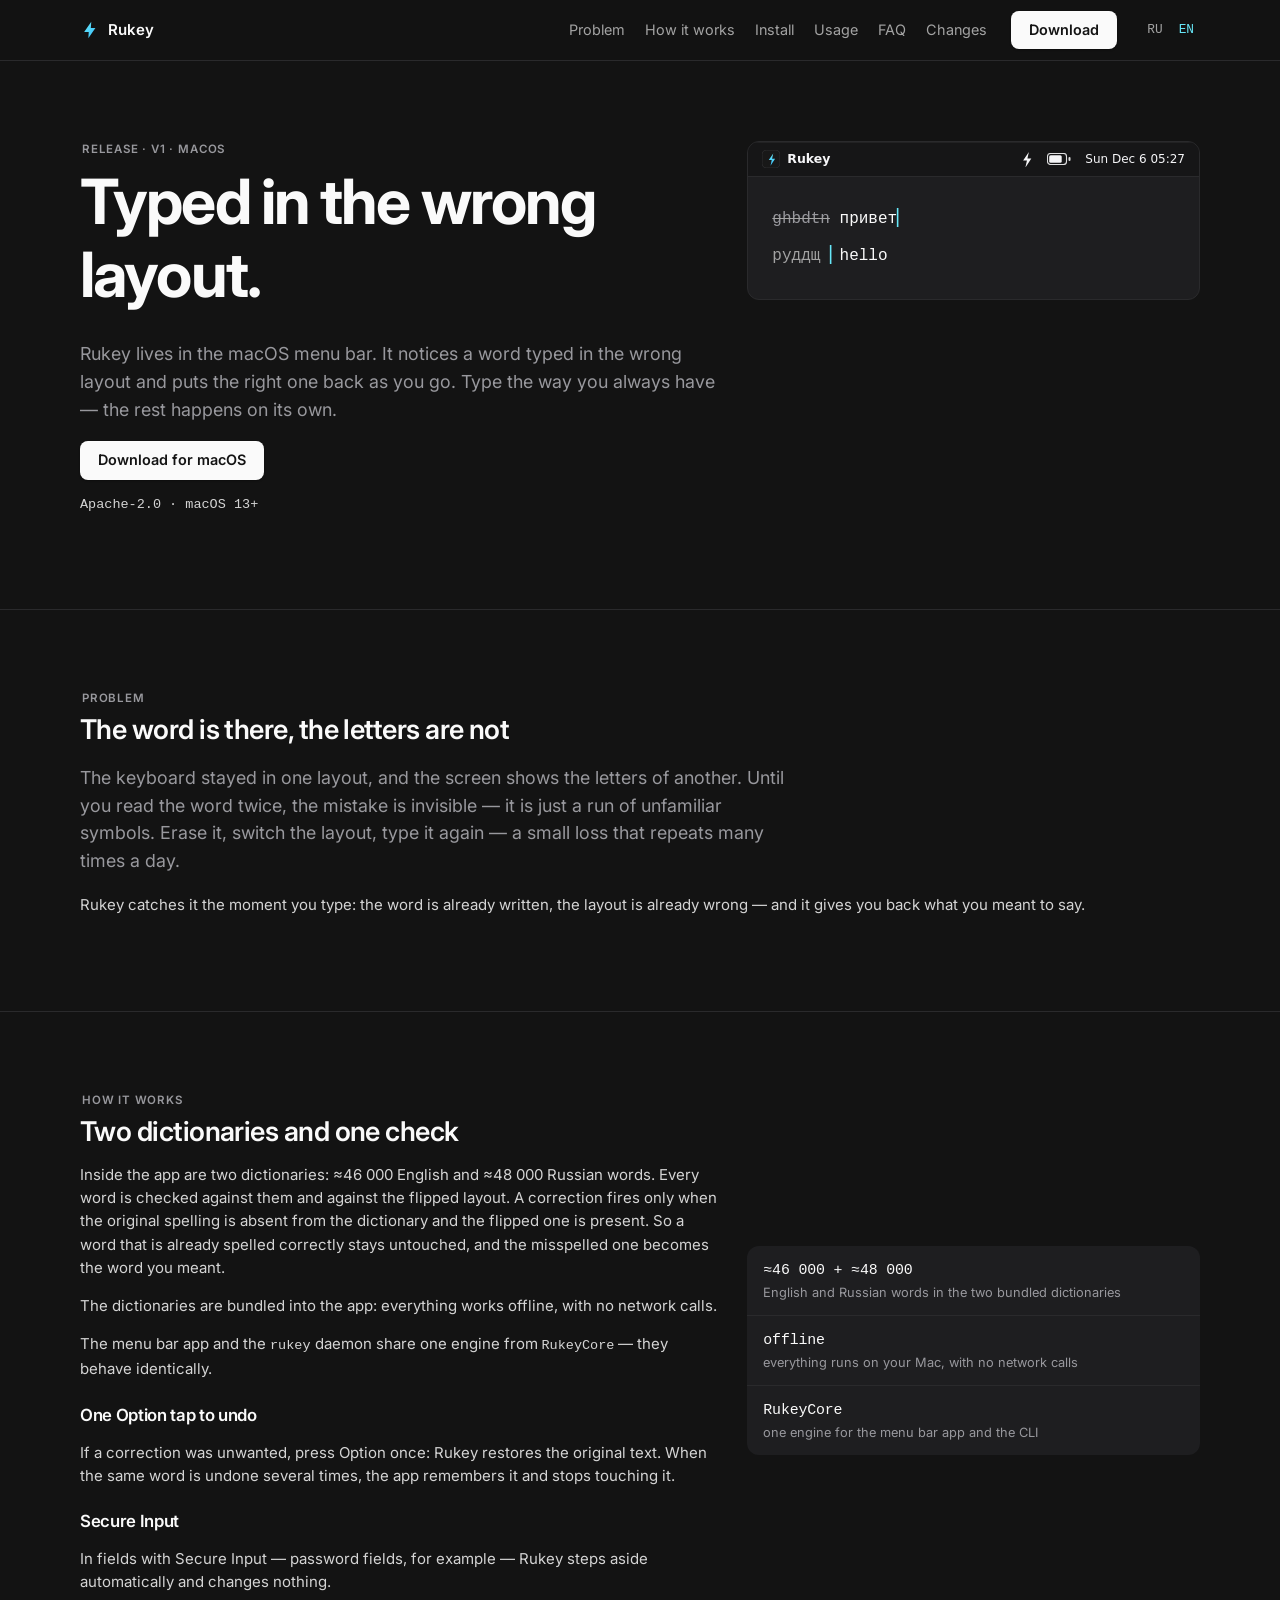
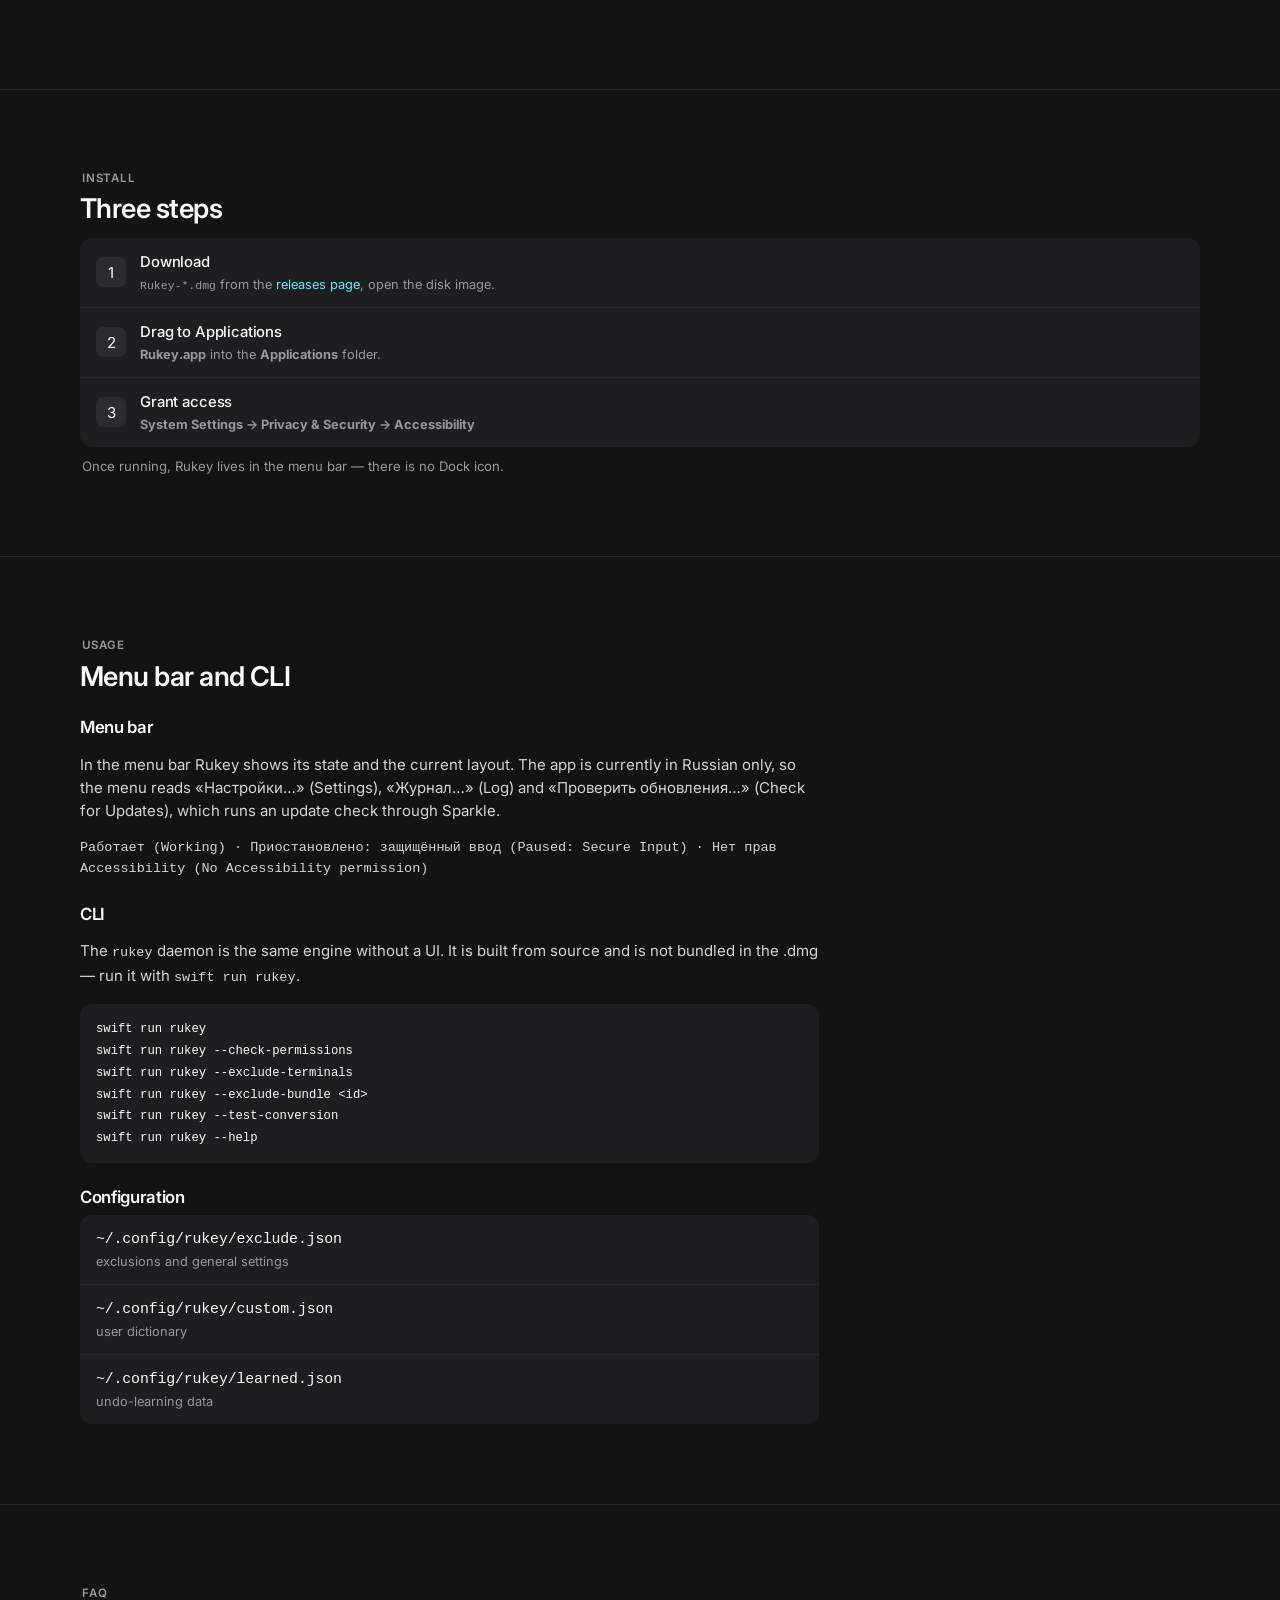
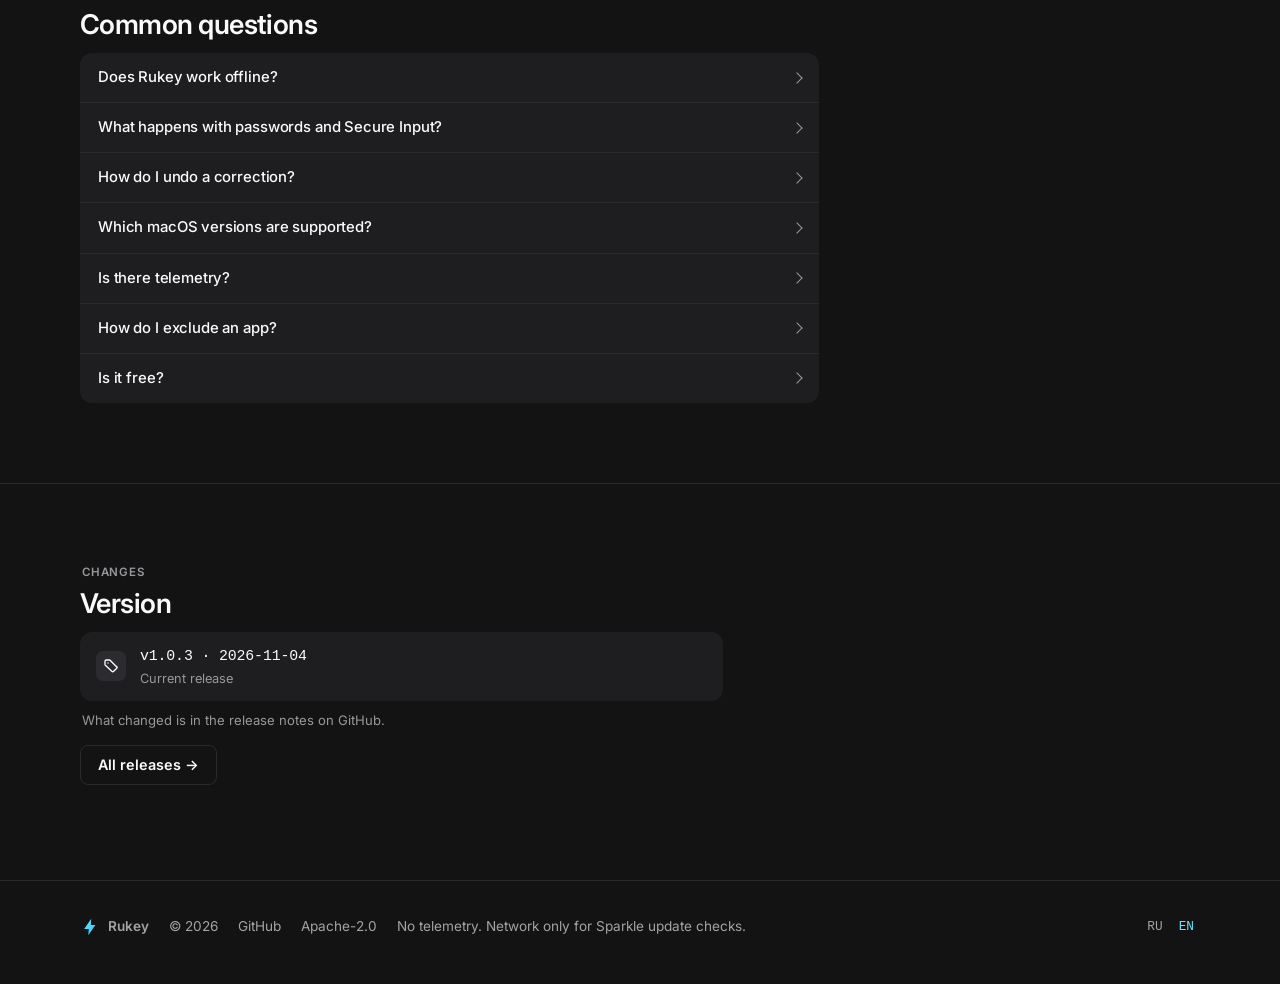
==== commit 1075caf6: "site: examples live in the hero demo only — drop the duplicated pair card The Problem section repeat" ====
--- a/docs/en/index.html
+++ b/docs/en/index.html
@@ -98,17 +98,11 @@
     <section class="section" id="problem">
       <div class="container">
         <div class="grid">
-          <div class="col-7">
+          <div class="col-full">
             <span class="group-label">PROBLEM</span>
             <h2>The word is there, the letters are not</h2>
-            <p>You type <code>ghbdtn</code>, and <code>ghbdtn</code> stays on the screen, though you meant «привет». Erase it, switch the layout, type it again — a small loss that repeats many times a day.</p>
+            <p class="lede">The keyboard stayed in one layout, and the screen shows the letters of another. Until you read the word twice, the mistake is invisible — it is just a run of unfamiliar symbols. Erase it, switch the layout, type it again — a small loss that repeats many times a day.</p>
             <p>Rukey catches it the moment you type: the word is already written, the layout is already wrong — and it gives you back what you meant to say.</p>
-          </div>
-          <div class="col-5 rail">
-            <div class="group" aria-hidden="true">
-              <span class="transform-row"><span class="wrong">ghbdtn</span><span class="t-arrow">→</span><span class="right">привет</span></span>
-              <span class="transform-row"><span class="wrong">руддщ</span><span class="t-arrow">→</span><span class="right">hello</span></span>
-            </div>
           </div>
         </div>
       </div>
@@ -120,7 +114,7 @@
           <div class="col-7">
             <span class="group-label">HOW IT WORKS</span>
             <h2>Two dictionaries and one check</h2>
-            <p>Inside the app are two dictionaries: ≈46 000 English and ≈48 000 Russian words. Every word is checked against them and against the flipped layout. A correction fires only when the original spelling is absent from the dictionary and the flipped one is present. So «привет» stays «привет», and <code>ghbdtn</code> becomes «привет».</p>
+            <p>Inside the app are two dictionaries: ≈46 000 English and ≈48 000 Russian words. Every word is checked against them and against the flipped layout. A correction fires only when the original spelling is absent from the dictionary and the flipped one is present. So a word that is already spelled correctly stays untouched, and the misspelled one becomes the word you meant.</p>
             <p>The dictionaries are bundled into the app: everything works offline, with no network calls.</p>
             <p>The menu bar app and the <code>rukey</code> daemon share one engine from <code>RukeyCore</code> — they behave identically.</p>
             <h3>One Option tap to undo</h3>
--- a/docs/site.css
+++ b/docs/site.css
@@ -568,26 +568,4 @@
   color: var(--text);
 }
 
-/* Problem section: "on the screen now" group */
-.transform-row {
-  display: flex;
-  align-items: baseline;
-  gap: 16px;
-  white-space: nowrap;
-  padding: 13px 18px;
-  font-family: var(--font-mono);
-  font-size: 1.05rem;
-}
-
-.transform-row + .transform-row {
-  border-top: 1px solid var(--group-sep);
-}
-
-.transform-row .wrong {
-  color: var(--secondary);
-  text-decoration: line-through;
-  text-decoration-color: var(--muted);
-}
-
-.transform-row .t-arrow { color: var(--accent); }
-.transform-row .right { color: var(--text); }
+/* CLI block */
